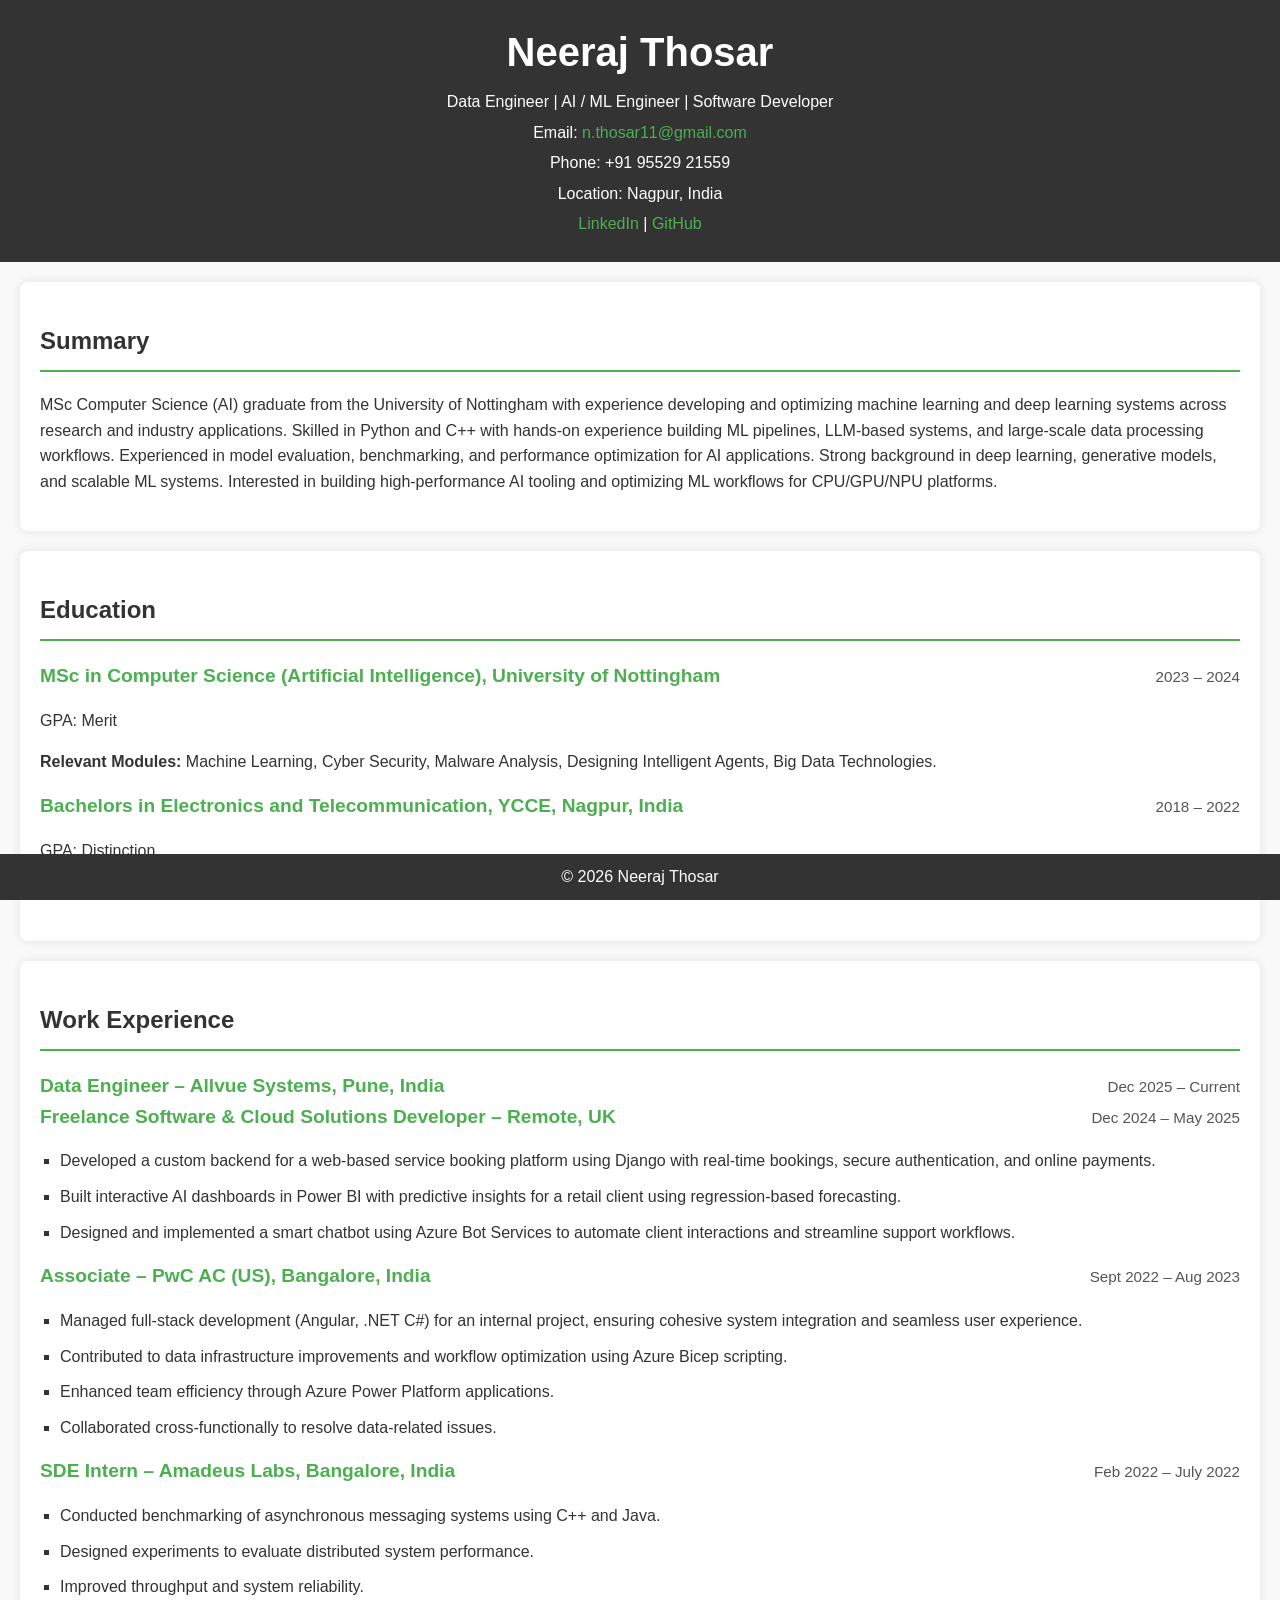
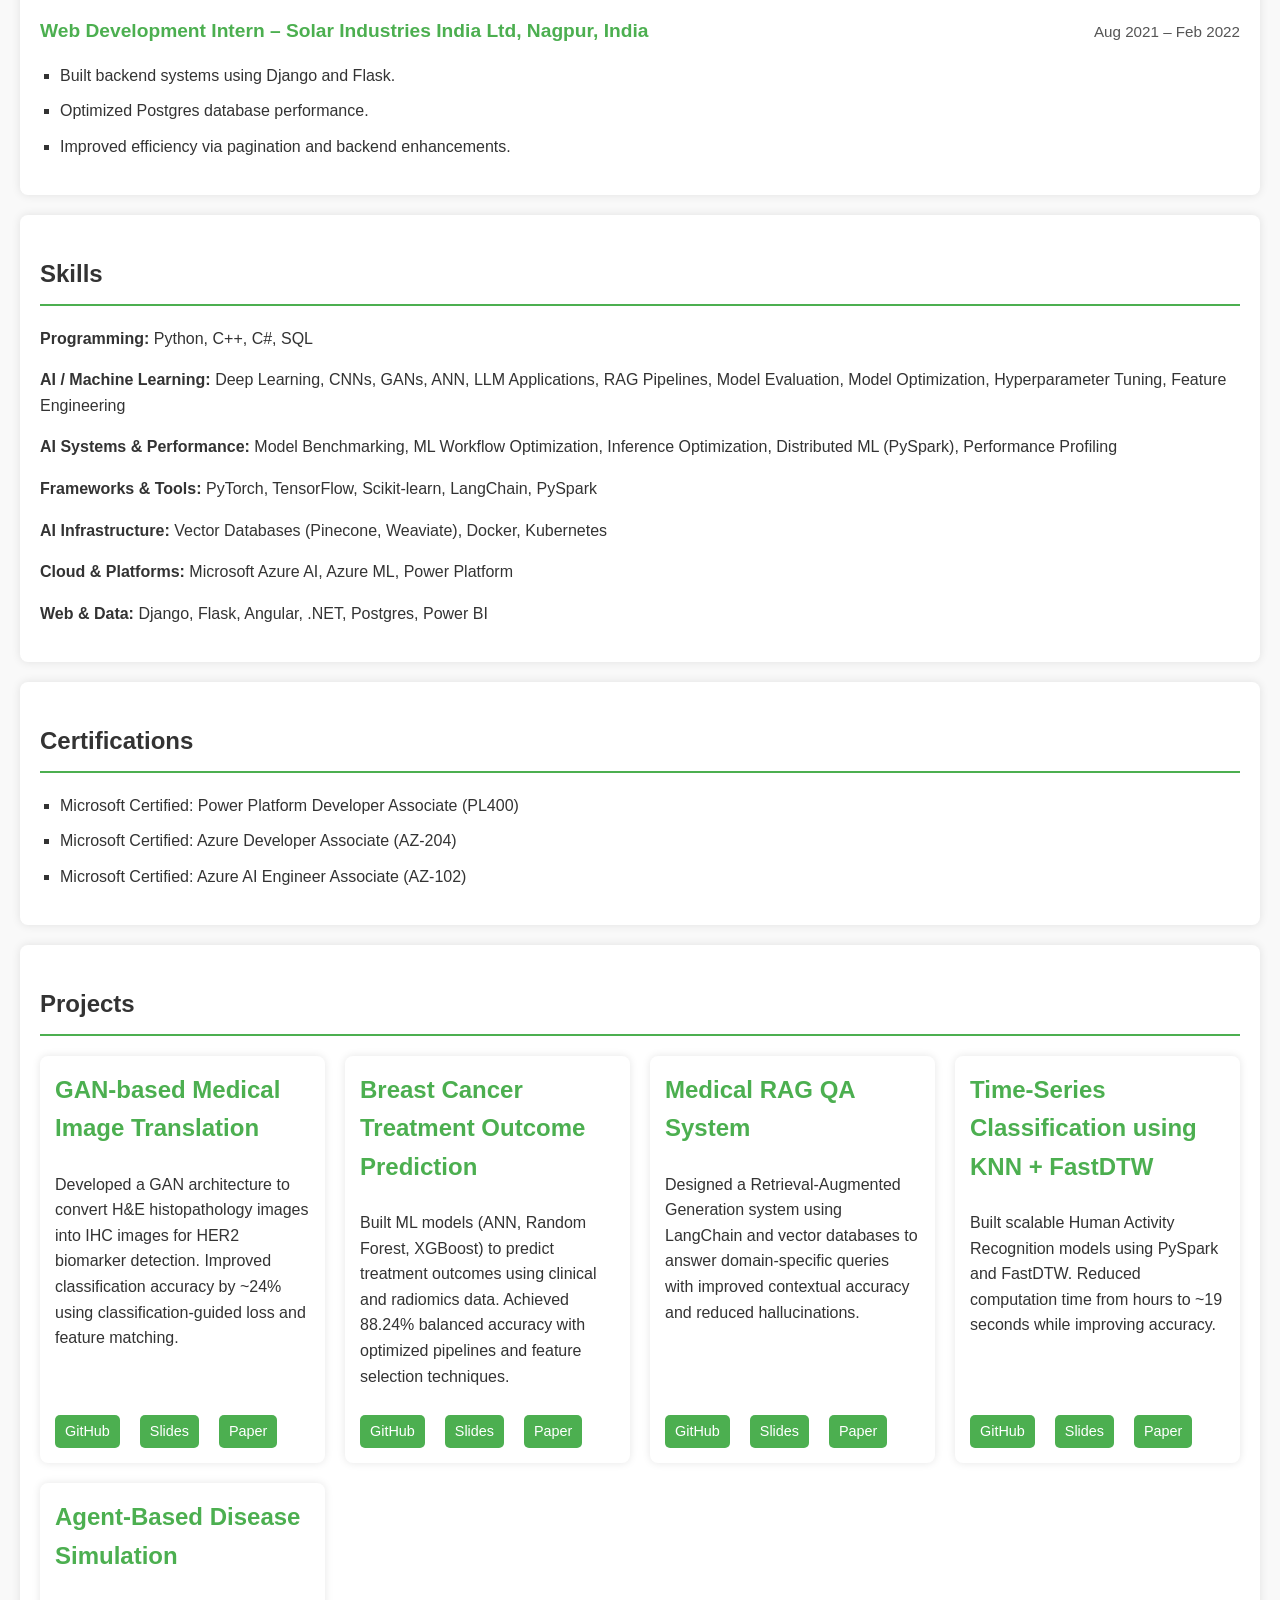
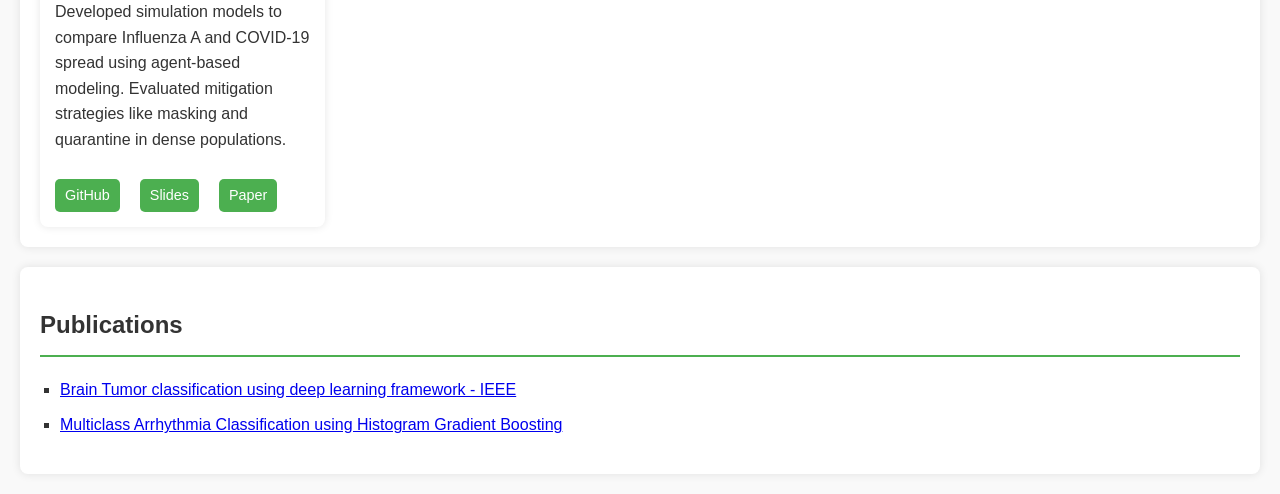
==== index.html @ 096ae9d4 "updated homepage, added slides for gan project" ====
<!DOCTYPE html>
<html lang="en">
<head>
    <meta charset="UTF-8">
    <meta name="viewport" content="width=device-width, initial-scale=1.0">
    <title>Neeraj Thosar - CV</title>
    <link rel="stylesheet" href="styles.css">
</head>
<body>
    <header class="hero">
        <div class="hero__top">
            <h1>Neeraj Thosar</h1>
            <p class="hero__tagline">Data Engineer | AI / ML Engineer | Software Developer</p>
        </div>
        <div class="hero__contact">
            <p>Email: <a href="mailto:n.thosar11@gmail.com">n.thosar11@gmail.com</a></p>
            <p>Phone: +91 95529 21559</p>
            <p>Location: Nagpur, India</p>
            <p><a href="https://www.linkedin.com/in/neeraj-thosar" target="_blank">LinkedIn</a> | <a href="https://github.com/neeraj-t11" target="_blank">GitHub</a></p>
        </div>
    </header>

    <main>
        <section id="summary">
            <h2>Summary</h2>
            <p>MSc Computer Science (AI) graduate from the University of Nottingham with experience developing and optimizing machine
                learning and deep learning systems across research and industry applications. Skilled in Python and C++ with hands-on
                experience building ML pipelines, LLM-based systems, and large-scale data processing workflows. Experienced in model
                evaluation, benchmarking, and performance optimization for AI applications. Strong background in deep learning, generative
                models, and scalable ML systems. Interested in building high-performance AI tooling and optimizing ML workflows for
                CPU/GPU/NPU platforms.
</p>
        </section>

        <section id="education">
            <h2>Education</h2>

            <div class="entry">
                <div class="exp-header">
                    <h3>MSc in Computer Science (Artificial Intelligence), University of Nottingham</h3>
                    <span>2023 – 2024</span>
                </div>
                <p class="meta">GPA: Merit</p>
                <p><strong>Relevant Modules:</strong> Machine Learning, Cyber Security, Malware Analysis, Designing Intelligent Agents, Big Data Technologies.</p>
            </div>

            <div class="entry">
                <div class="exp-header">
                    <h3>Bachelors in Electronics and Telecommunication, YCCE, Nagpur, India</h3>
                    <span>2018 – 2022</span>
                </div>
                <p class="meta">GPA: Distinction</p>
                <p><strong>Relevant Modules:</strong> Fuzzy Logic and Neural Network, Communication Networks, Information Security, Data Compression and Encryption.</p>
            </div>

        </section>

        <section id="experience">
            <h2>Work Experience</h2>

            <div class="entry">
                <div class="exp-header">
                    <h3>Data Engineer – Allvue Systems, Pune, India</h3>
                    <span>Dec 2025 – Current</span>
                </div>
            </div>

            <div class="entry">
                <div class="exp-header">
                    <h3>Freelance Software & Cloud Solutions Developer – Remote, UK</h3>
                    <span>Dec 2024 – May 2025</span>
                </div>
                <ul>
                    <li>Developed a custom backend for a web-based service booking platform using Django with real-time bookings, secure authentication, and online payments.</li>
                    <li>Built interactive AI dashboards in Power BI with predictive insights for a retail client using regression-based forecasting.</li>
                    <li>Designed and implemented a smart chatbot using Azure Bot Services to automate client interactions and streamline support workflows.</li>
                </ul>
            </div>

            <div class="entry">
                <div class="exp-header">
                    <h3>Associate – PwC AC (US), Bangalore, India</h3>
                    <span>Sept 2022 – Aug 2023</span>
                </div>
                <ul>
                    <li>Managed full-stack development (Angular, .NET C#) for an internal project, ensuring cohesive system integration and seamless user experience.</li>
                    <li>Contributed to data infrastructure improvements and workflow optimization using Azure Bicep scripting.</li>
                    <li>Enhanced team efficiency through Azure Power Platform applications.</li>
                    <li>Collaborated cross-functionally to resolve data-related issues.</li>
                </ul>
            </div>

            <div class="entry">
                <div class="exp-header">
                    <h3>SDE Intern – Amadeus Labs, Bangalore, India</h3>
                    <span>Feb 2022 – July 2022</span>
                </div>
                <ul>
                    <li>Conducted benchmarking of asynchronous messaging systems using C++ and Java.</li>
                    <li>Designed experiments to evaluate distributed system performance.</li>
                    <li>Improved throughput and system reliability.</li>
                </ul>
            </div>

            <div class="entry">
                <div class="exp-header">
                    <h3>Web Development Intern – Solar Industries India Ltd, Nagpur, India</h3>
                    <span>Aug 2021 – Feb 2022</span>
                </div>
                <ul>
                    <li>Built backend systems using Django and Flask.</li>
                    <li>Optimized Postgres database performance.</li>
                    <li>Improved efficiency via pagination and backend enhancements.</li>
                </ul>
            </div>

        </section>

        <!-- SKILLS -->
        <section id="skills">
            <h2>Skills</h2>
            <div class="skills-grid">

                <div class="skill-group">
                    <p><strong>Programming:</strong> Python, C++, C#, SQL</p>
                </div>

                <div class="skill-group">
                    <p><strong>AI / Machine Learning:</strong> Deep Learning, CNNs, GANs, ANN, LLM Applications, RAG Pipelines, Model Evaluation, Model Optimization, Hyperparameter Tuning, Feature Engineering</p>
                </div>

                <div class="skill-group">
                    <p><strong>AI Systems & Performance:</strong> Model Benchmarking, ML Workflow Optimization, Inference Optimization, Distributed ML (PySpark), Performance Profiling</p>
                </div>

                <div class="skill-group">
                    <p><strong>Frameworks & Tools:</strong> PyTorch, TensorFlow, Scikit-learn, LangChain, PySpark</p>
                </div>

                <div class="skill-group">
                    <p><strong>AI Infrastructure:</strong> Vector Databases (Pinecone, Weaviate), Docker, Kubernetes</p>
                </div>

                <div class="skill-group">
                    <p><strong>Cloud & Platforms:</strong> Microsoft Azure AI, Azure ML, Power Platform</p>
                </div>

                <div class="skill-group">
                    <p><strong>Web & Data:</strong> Django, Flask, Angular, .NET, Postgres, Power BI</p>
                </div>

            </div>
        </section>

        <section id="certifications">
            <h2>Certifications</h2>
            <ul>
                <li>Microsoft Certified: Power Platform Developer Associate (PL400)</li>
                <li>Microsoft Certified: Azure Developer Associate (AZ-204)</li>
                <li>Microsoft Certified: Azure AI Engineer Associate (AZ-102)</li>
            </ul>
        </section>


        
        <section id="projects">
            <h2>Projects</h2>

            <div class="project-grid">

                <div class="card">
                    <div class="card-content">
                        <h3>GAN-based Medical Image Translation</h3>
                        <p>
                            Developed a GAN architecture to convert H&E histopathology images into IHC images for HER2 biomarker detection. 
                            Improved classification accuracy by ~24% using classification-guided loss and feature matching.
                        </p>
                    </div>

                    <div class="project-links">
                        <a href="#">GitHub</a>
                        <a href="projects/gan-project/index.html" target="_blank">Slides</a>
                        <a href="#">Paper</a>
                    </div>
                </div>

                <div class="card">
                    <div class="card-content">
                        <h3>Breast Cancer Treatment Outcome Prediction</h3>
                        <p>
                            Built ML models (ANN, Random Forest, XGBoost) to predict treatment outcomes using clinical and radiomics data. 
                            Achieved 88.24% balanced accuracy with optimized pipelines and feature selection techniques.
                        </p>
                    </div>

                    <div class="project-links">
                        <a href="#">GitHub</a>
                        <a href="projects/breast-cancer/index.html" target="_blank">Slides</a>
                        <a href="#">Paper</a>
                    </div>
                </div>

                <div class="card">
                    <div class="card-content">
                        <h3>Medical RAG QA System</h3>
                        <p>
                            Designed a Retrieval-Augmented Generation system using LangChain and vector databases to answer domain-specific queries 
                            with improved contextual accuracy and reduced hallucinations.
                        </p>
                    </div>

                    <div class="project-links">
                        <a href="#">GitHub</a>
                        <a href="projects/rag-system/index.html" target="_blank">Slides</a>
                        <a href="#">Paper</a>
                    </div>
                </div>

                <div class="card">
                    <div class="card-content">
                        <h3>Time-Series Classification using KNN + FastDTW</h3>
                        <p>
                            Built scalable Human Activity Recognition models using PySpark and FastDTW. 
                            Reduced computation time from hours to ~19 seconds while improving accuracy.
                        </p>
                    </div>

                    <div class="project-links">
                        <a href="#">GitHub</a>
                        <a href="projects/time-series/index.html" target="_blank">Slides</a>
                        <a href="#">Paper</a>
                    </div>
                </div>

                <div class="card">
                    <div class="card-content">
                        <h3>Agent-Based Disease Simulation</h3>
                        <p>
                            Developed simulation models to compare Influenza A and COVID-19 spread using agent-based modeling. 
                            Evaluated mitigation strategies like masking and quarantine in dense populations.
                        </p>
                    </div>

                    <div class="project-links">
                        <a href="#">GitHub</a>
                        <a href="projects/simulation/index.html" target="_blank">Slides</a>
                        <a href="#">Paper</a>
                    </div>
                </div>

            </div>
        </section>

        <section id="publications">
            <h2>Publications</h2>
            <ul>
                <li><a href="https://ieeexplore.ieee.org/document/9929922" target="_blank">Brain Tumor classification using deep learning framework - IEEE</a></li>
                <li><a href="https://doi.org/10.1109/R10-HTC54060.2022.9929922" target="_blank">Multiclass Arrhythmia Classification using Histogram Gradient Boosting</a></li>
            </ul>
        </section>
    </main>

    <footer>
        <p>&copy; 2026 Neeraj Thosar</p>
    </footer>
    <script src="script.js"></script>
</body>
</html>
---- styles.css ----
/* General Styles */
body {
    font-family: Arial, sans-serif;
    margin: 0;
    padding: 0;
    background-color: #f9f9f9;
    color: #333;
    line-height: 1.6;
}

header {
    background: #333;
    color: #fff;
    padding: 20px 0;
    text-align: center;
}

header h1 {
    margin: 0;
    font-size: 2.5em;
}

header p {
    margin: 5px 0;
}

header a {
    color: #4CAF50;
    text-decoration: none;
}

header a:hover {
    text-decoration: underline;
}

section {
    padding: 20px;
    margin: 20px;
    background: #fff;
    border-radius: 8px;
    box-shadow: 0 0 10px rgba(0, 0, 0, 0.1);
}

section h2 {
    border-bottom: 2px solid #4CAF50;
    padding-bottom: 10px;
    margin-bottom: 20px;
}

section h3 {
    margin-top: 20px;
    font-size: 1.5em;
    color: #4CAF50;
}

ul {
    list-style-type: square;
    padding-left: 20px;
}

ul li {
    margin-bottom: 10px;
}

footer {
    background: #333;
    color: #fff;
    text-align: center;
    padding: 10px 0;
    position: fixed;
    bottom: 0;
    width: 100%;
}

footer p {
    margin: 0;
}

/* Responsive Design */
@media (max-width: 768px) {
    body {
        padding: 10px;
    }
    
    section {
        margin: 10px 0;
        padding: 15px;
    }
    
    header h1 {
        font-size: 2em;
    }
    
    section h3 {
        font-size: 1.2em;
    }
}

@media (max-width: 480px) {
    header p, footer p {
        font-size: 0.9em;
    }
    
    section {
        padding: 10px;
    }
    
    section h2 {
        font-size: 1.3em;
    }
}

.project-grid {
    display: grid;
    grid-template-columns: repeat(auto-fit, minmax(250px, 1fr));
    gap: 20px;
}


/* FULL CARD */
.card {
    display: flex;
    flex-direction: column;
    justify-content: space-between;
    background: #ffffff;
    padding: 15px;
    border-radius: 8px;
    box-shadow: 0 0 8px rgba(0,0,0,0.1);
    min-height: 260px;
}

/* REMOVE card styling from h3 (keep only text styling) */
.card h3 {
    margin-top: 0;
    color: #4CAF50;
}

/* THIS is the key part */
.card-content {
    flex-grow: 1;
}

/* BUTTON ROW */
.project-links {
    margin-top: 15px;
    display: flex;
    gap: 10px;
}



.exp-header {
    display: flex;
    justify-content: space-between;
    align-items: baseline;
    gap: 10px;
}

.exp-header h3 {
    margin: 0;
    font-size: 1.2em;
}

.exp-header span {
    white-space: nowrap;
    font-size: 0.95em;
    color: #555;
}

.project-links {
    margin-top: 10px;
}

.project-links a {
    display: inline-block;
    margin-right: 10px;
    padding: 5px 10px;
    background: #4CAF50;
    color: white;
    border-radius: 5px;
    text-decoration: none;
    font-size: 0.9em;
}

.project-links a:hover {
    background: #45a049;
}
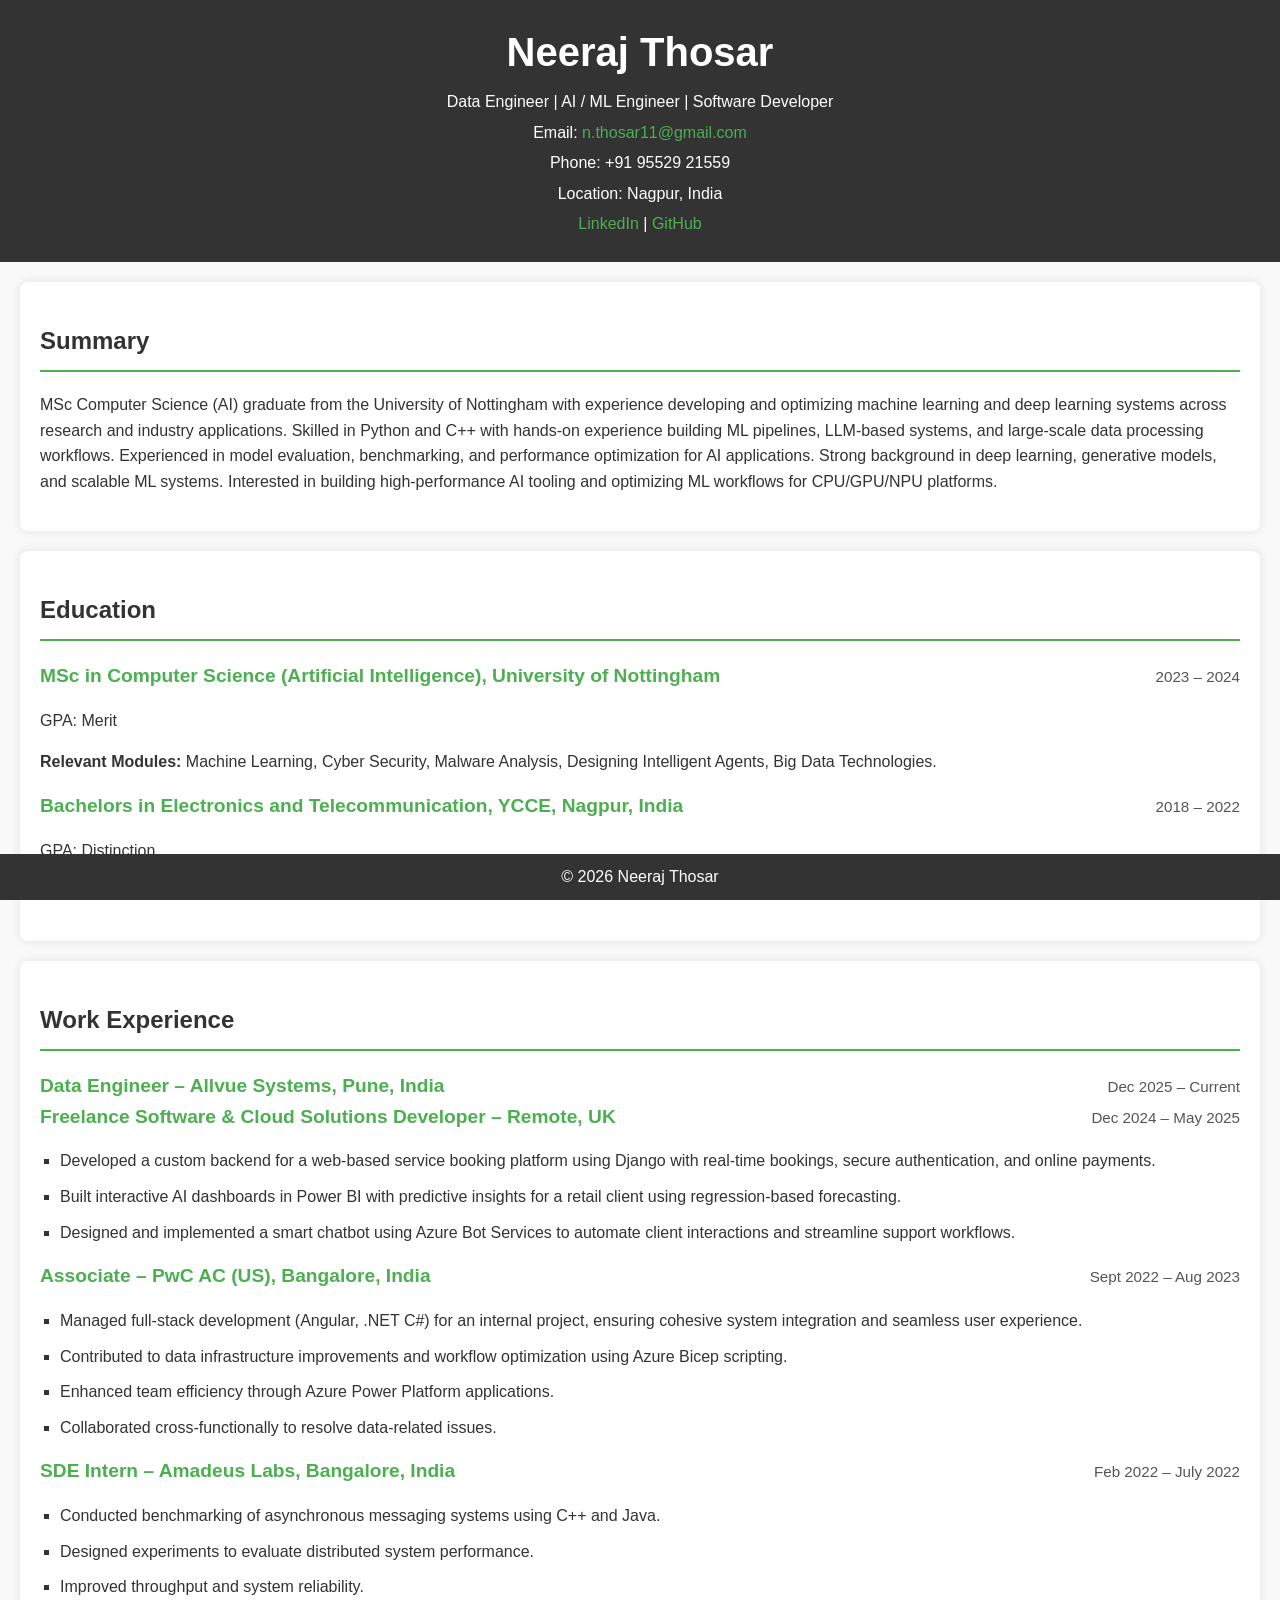
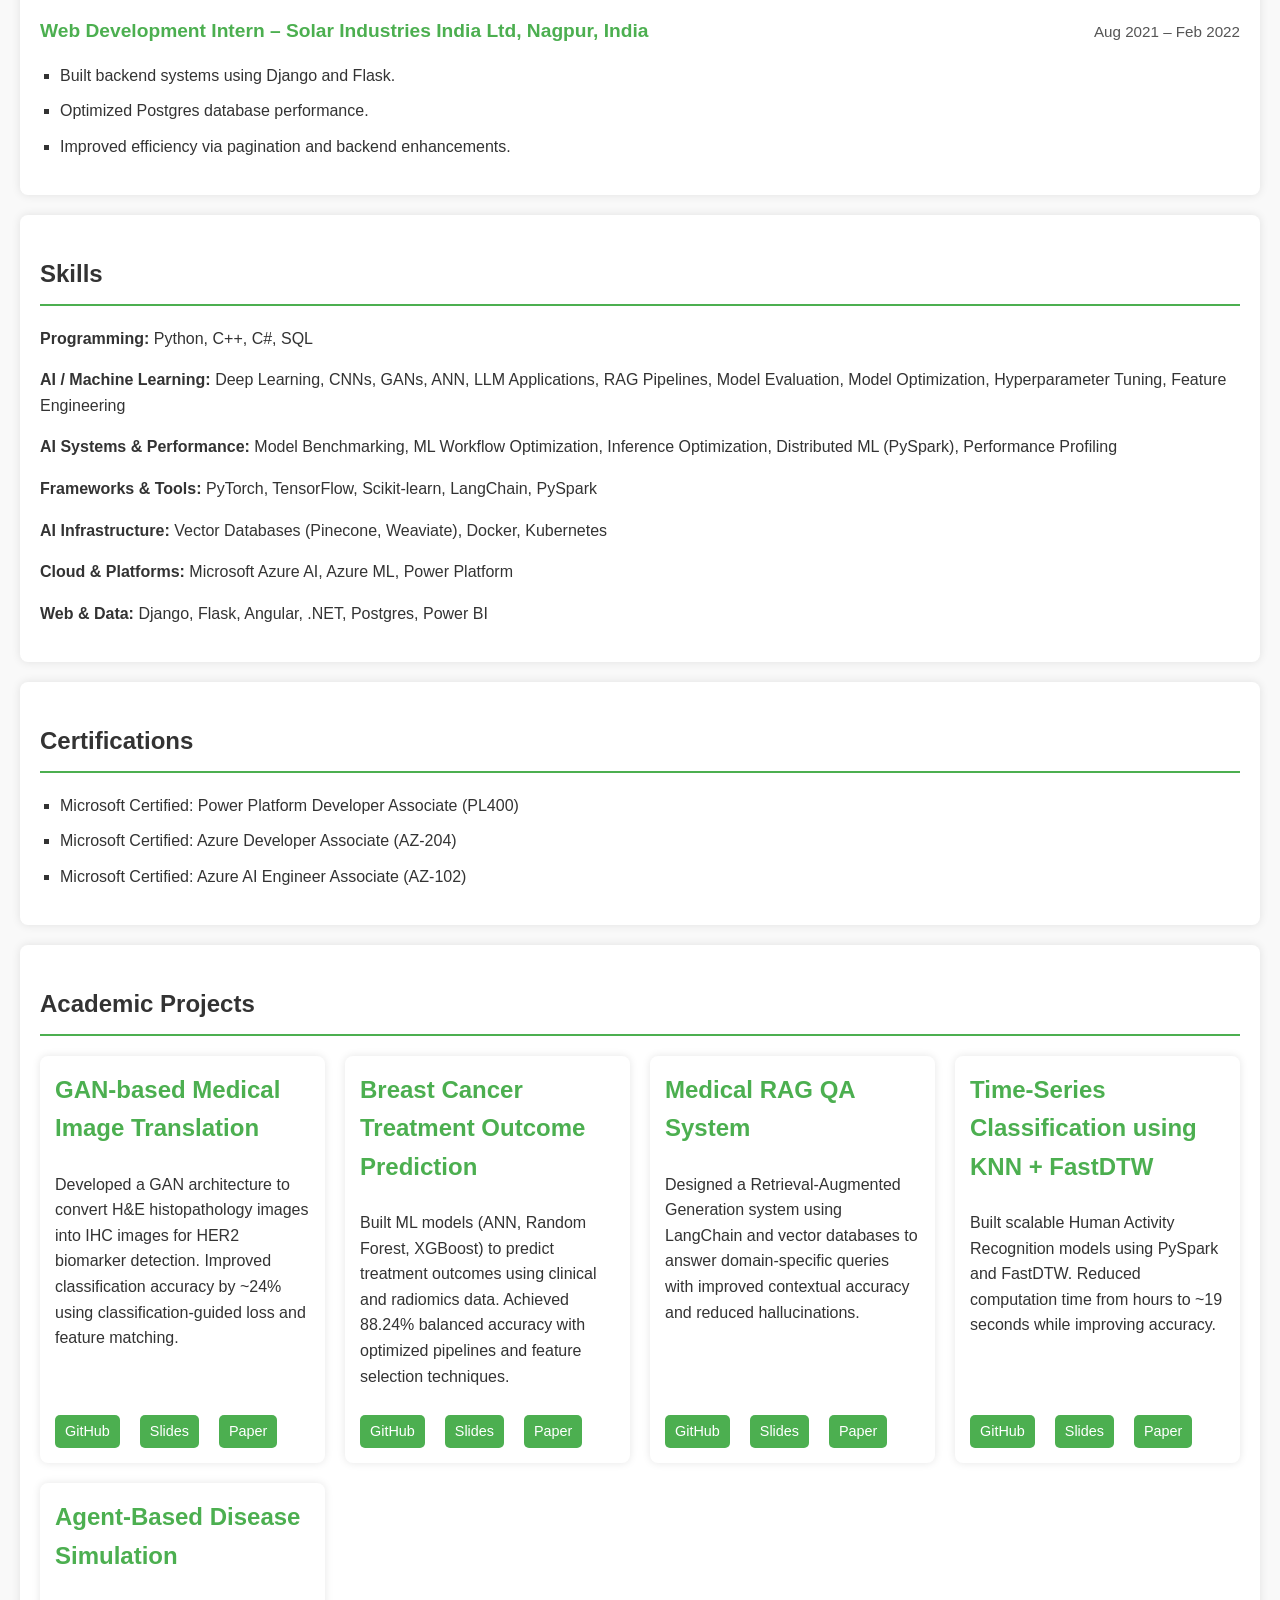
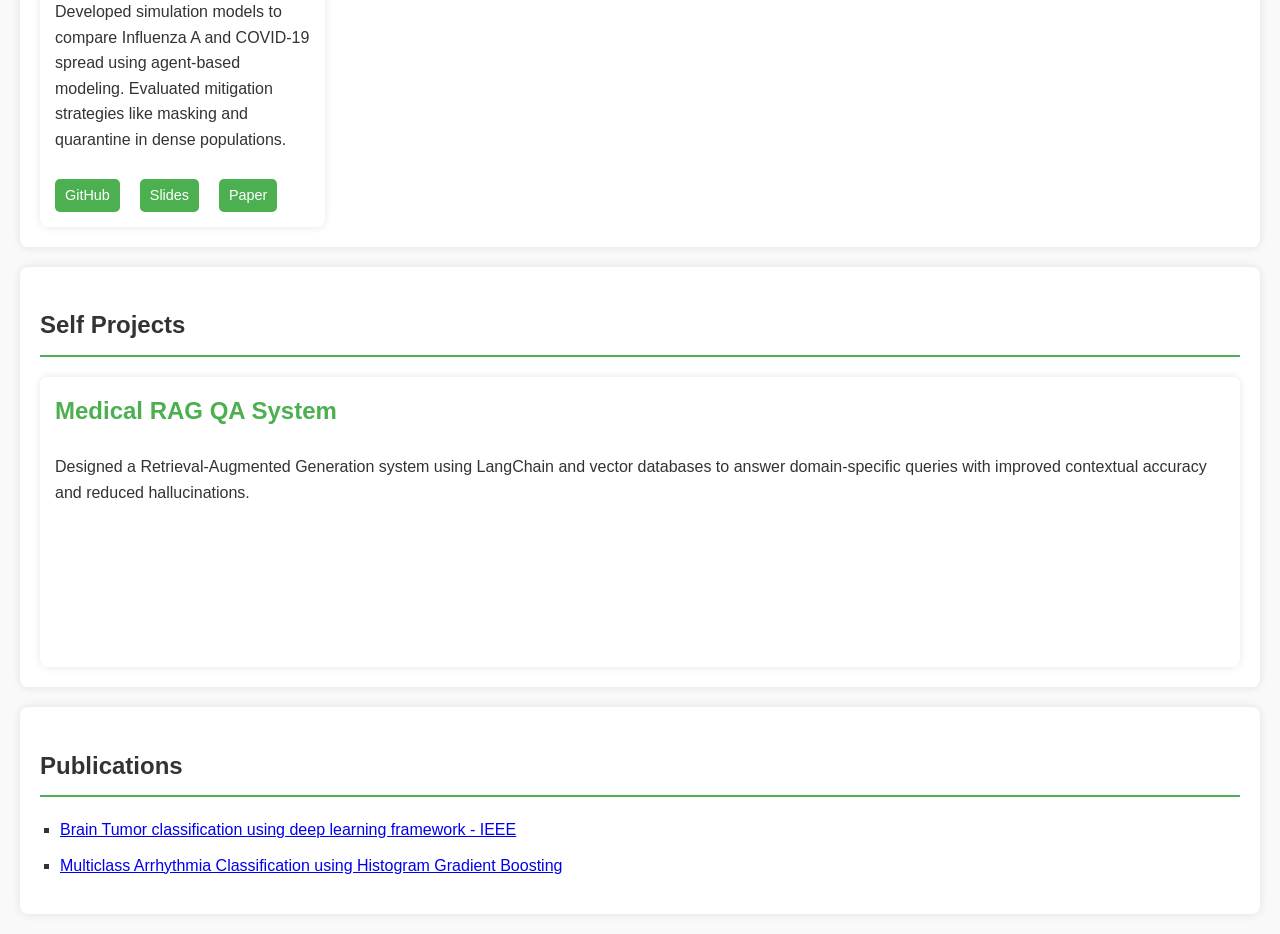
==== commit 6eceb43c: "Differentiated projects section with academic and self" ====
--- a/index.html
+++ b/index.html
@@ -164,8 +164,8 @@
 
 
         
-        <section id="projects">
-            <h2>Projects</h2>
+        <section id="academic-projects">
+            <h2>Academic Projects</h2>
 
             <div class="project-grid">
 
@@ -181,7 +181,7 @@
                     <div class="project-links">
                         <a href="#">GitHub</a>
                         <a href="projects/gan-project/index.html" target="_blank">Slides</a>
-                        <a href="#">Paper</a>
+                        <a href="projects/gan-project/paper.pdf">Paper</a>
                     </div>
                 </div>
 
@@ -249,6 +249,22 @@
                     </div>
                 </div>
 
+            </div>
+        </section>
+
+
+        <section id="self-projects">
+        <h2>Self Projects</h2>
+            <div class="project-grid">
+                <div class="card">
+                    <div class="card-content">
+                        <h3>Medical RAG QA System</h3>
+                        <p>
+                            Designed a Retrieval-Augmented Generation system using LangChain and vector databases to answer domain-specific queries 
+                            with improved contextual accuracy and reduced hallucinations.
+                        </p>
+                    </div>
+                </div>
             </div>
         </section>
 
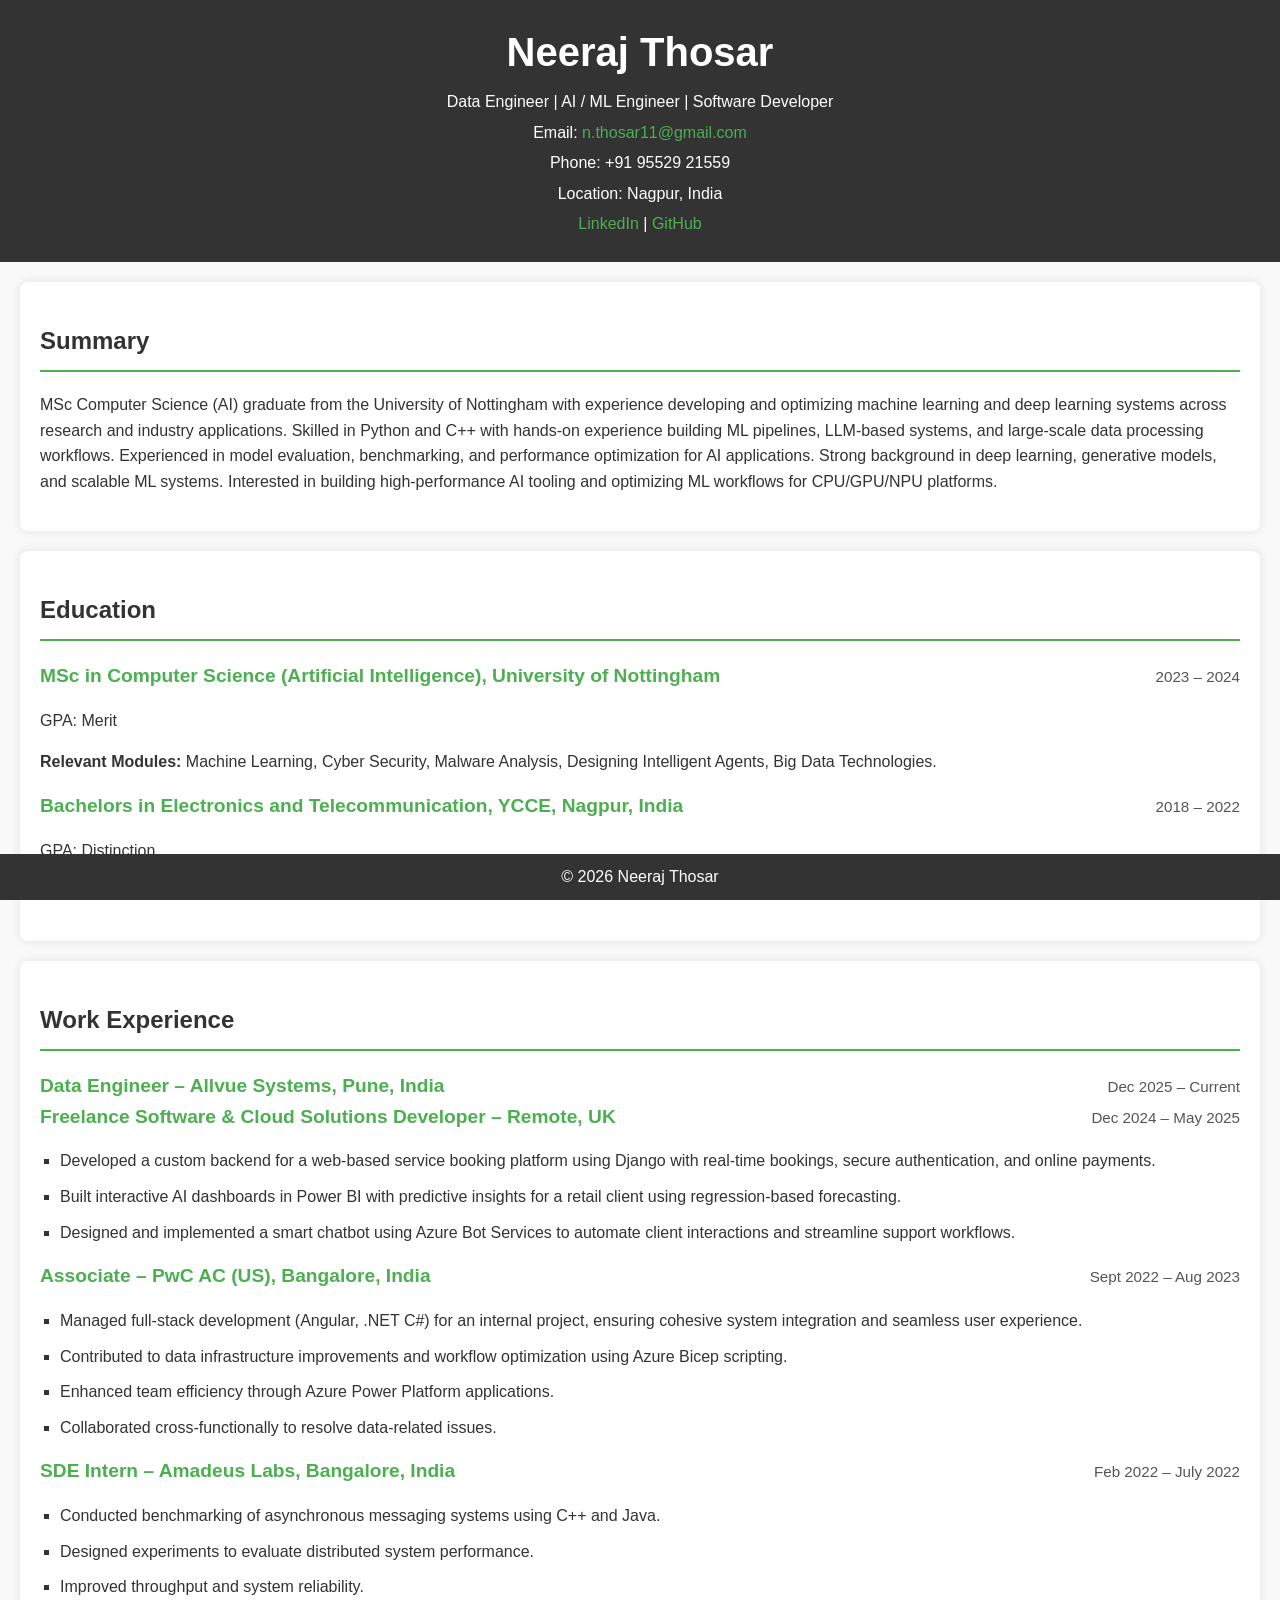
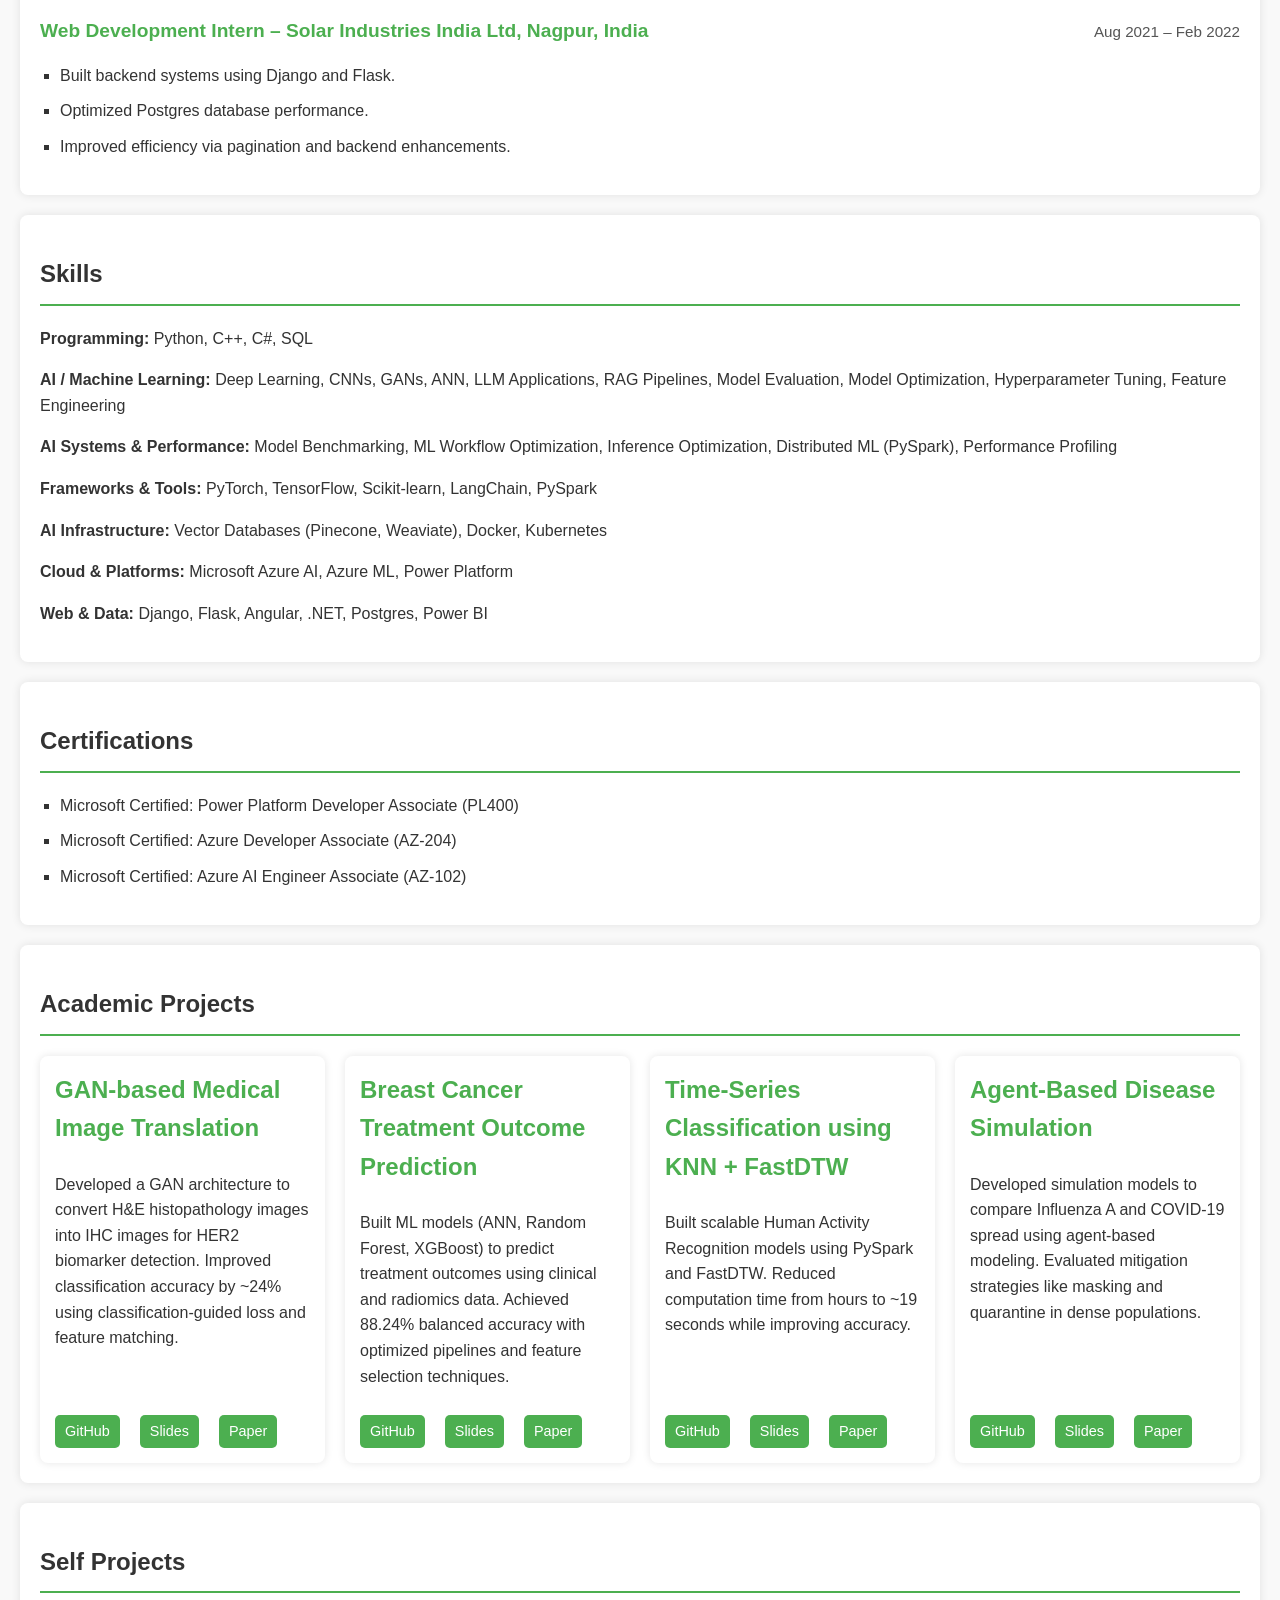
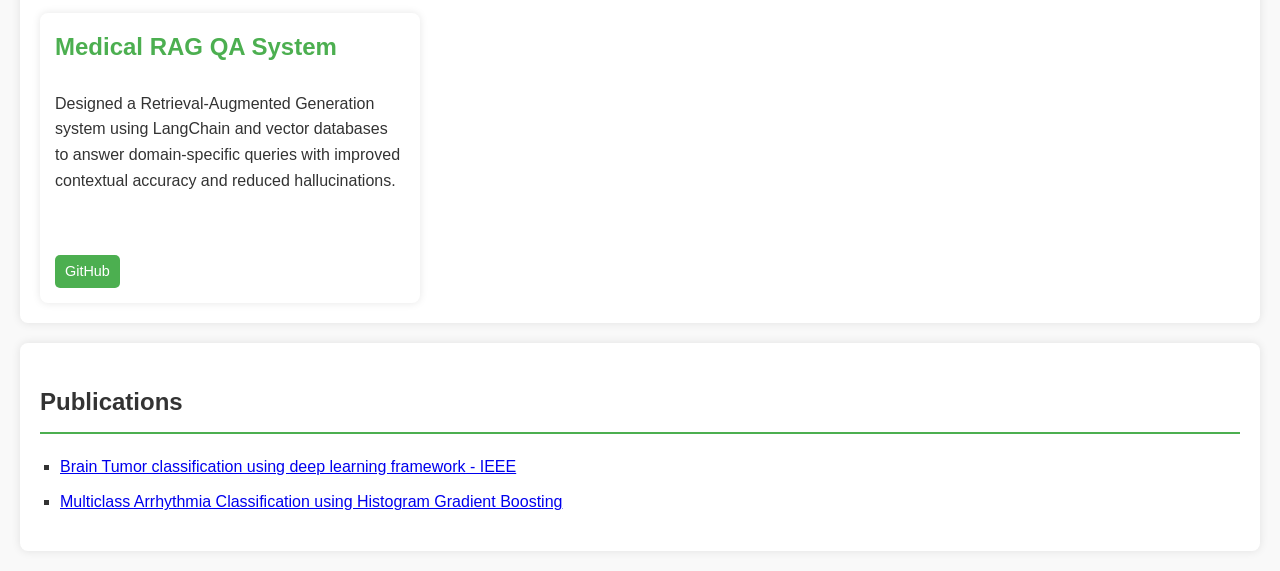
==== commit 0281e7d4: "added github,paper links and paper pdfs" ====
--- a/index.html
+++ b/index.html
@@ -179,7 +179,7 @@
                     </div>
 
                     <div class="project-links">
-                        <a href="#">GitHub</a>
+                        <a href="https://github.com/neeraj-t11/HE_IHC_translation_dissertation" target="_blank">GitHub</a>
                         <a href="projects/gan-project/index.html" target="_blank">Slides</a>
                         <a href="projects/gan-project/paper.pdf">Paper</a>
                     </div>
@@ -195,27 +195,12 @@
                     </div>
 
                     <div class="project-links">
-                        <a href="#">GitHub</a>
+                        <a href="https://github.com/neeraj-t11/Breast-Cancer-PCR-RFS-prediction">GitHub</a>
                         <a href="projects/breast-cancer/index.html" target="_blank">Slides</a>
-                        <a href="#">Paper</a>
-                    </div>
-                </div>
-
-                <div class="card">
-                    <div class="card-content">
-                        <h3>Medical RAG QA System</h3>
-                        <p>
-                            Designed a Retrieval-Augmented Generation system using LangChain and vector databases to answer domain-specific queries 
-                            with improved contextual accuracy and reduced hallucinations.
-                        </p>
-                    </div>
-
-                    <div class="project-links">
-                        <a href="#">GitHub</a>
-                        <a href="projects/rag-system/index.html" target="_blank">Slides</a>
-                        <a href="#">Paper</a>
-                    </div>
-                </div>
+                        <a href="projects/breast-cancer/paper.pdf" target="_blank">Paper</a>
+                    </div>
+                </div>
+
 
                 <div class="card">
                     <div class="card-content">
@@ -227,9 +212,9 @@
                     </div>
 
                     <div class="project-links">
-                        <a href="#">GitHub</a>
+                        <a href="https://github.com/neeraj-t11/Time-Series-Classification-using-KNN-with-DTW">GitHub</a>
                         <a href="projects/time-series/index.html" target="_blank">Slides</a>
-                        <a href="#">Paper</a>
+                        <a href="projects/time-series/paper.pdf" target="_blank">Paper</a>
                     </div>
                 </div>
 
@@ -243,9 +228,9 @@
                     </div>
 
                     <div class="project-links">
-                        <a href="#">GitHub</a>
+                        <a href="https://github.com/neeraj-t11/COMP4105-Agent-Based-Epidemiology">GitHub</a>
                         <a href="projects/simulation/index.html" target="_blank">Slides</a>
-                        <a href="#">Paper</a>
+                        <a href="projects/simulation/paper.pdf" target="_blank">Paper</a>
                     </div>
                 </div>
 
@@ -263,6 +248,10 @@
                             Designed a Retrieval-Augmented Generation system using LangChain and vector databases to answer domain-specific queries 
                             with improved contextual accuracy and reduced hallucinations.
                         </p>
+                    </div>
+
+                    <div class="project-links">
+                        <a href="https://github.com/neeraj-t11/Medical-Chatbot-RAG" target="_blank">GitHub</a>
                     </div>
                 </div>
             </div>
--- a/styles.css
+++ b/styles.css
@@ -127,6 +127,7 @@
     border-radius: 8px;
     box-shadow: 0 0 8px rgba(0,0,0,0.1);
     min-height: 260px;
+    max-width: 350px;
 }
 
 /* REMOVE card styling from h3 (keep only text styling) */
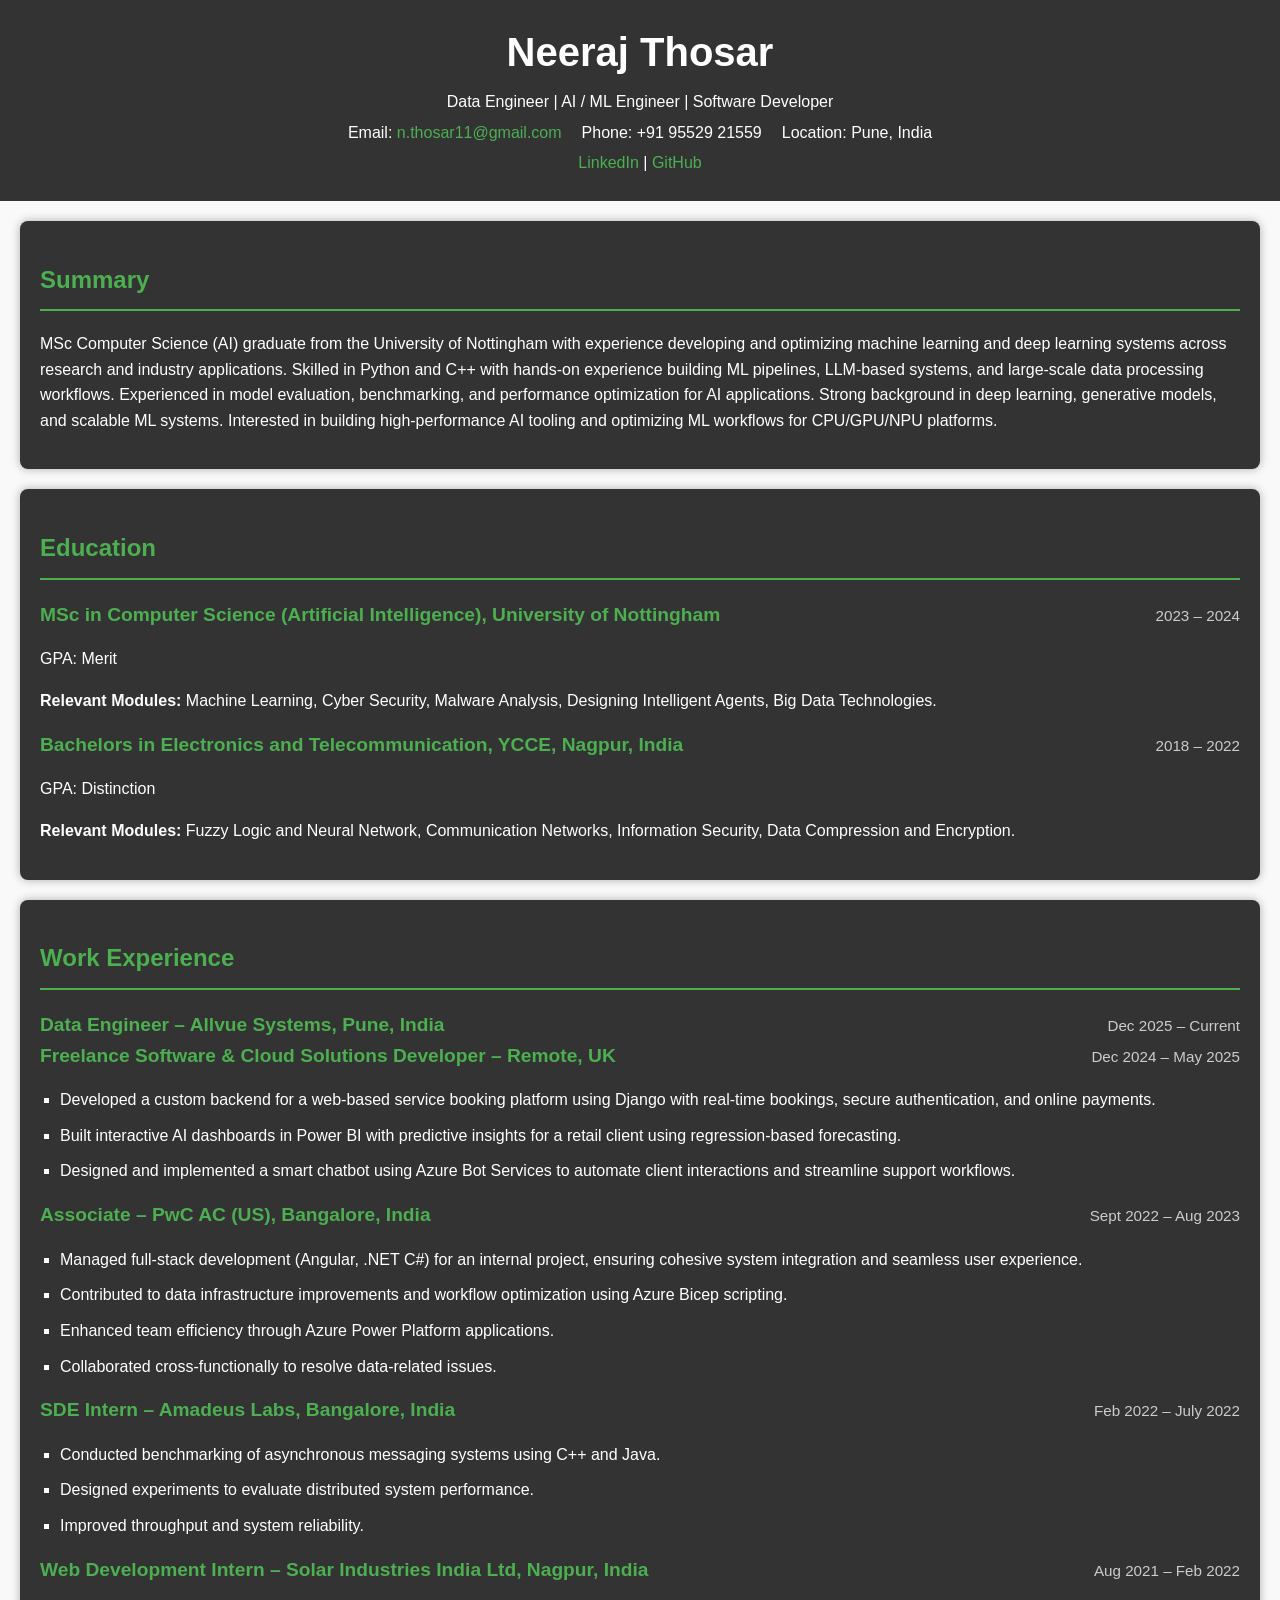
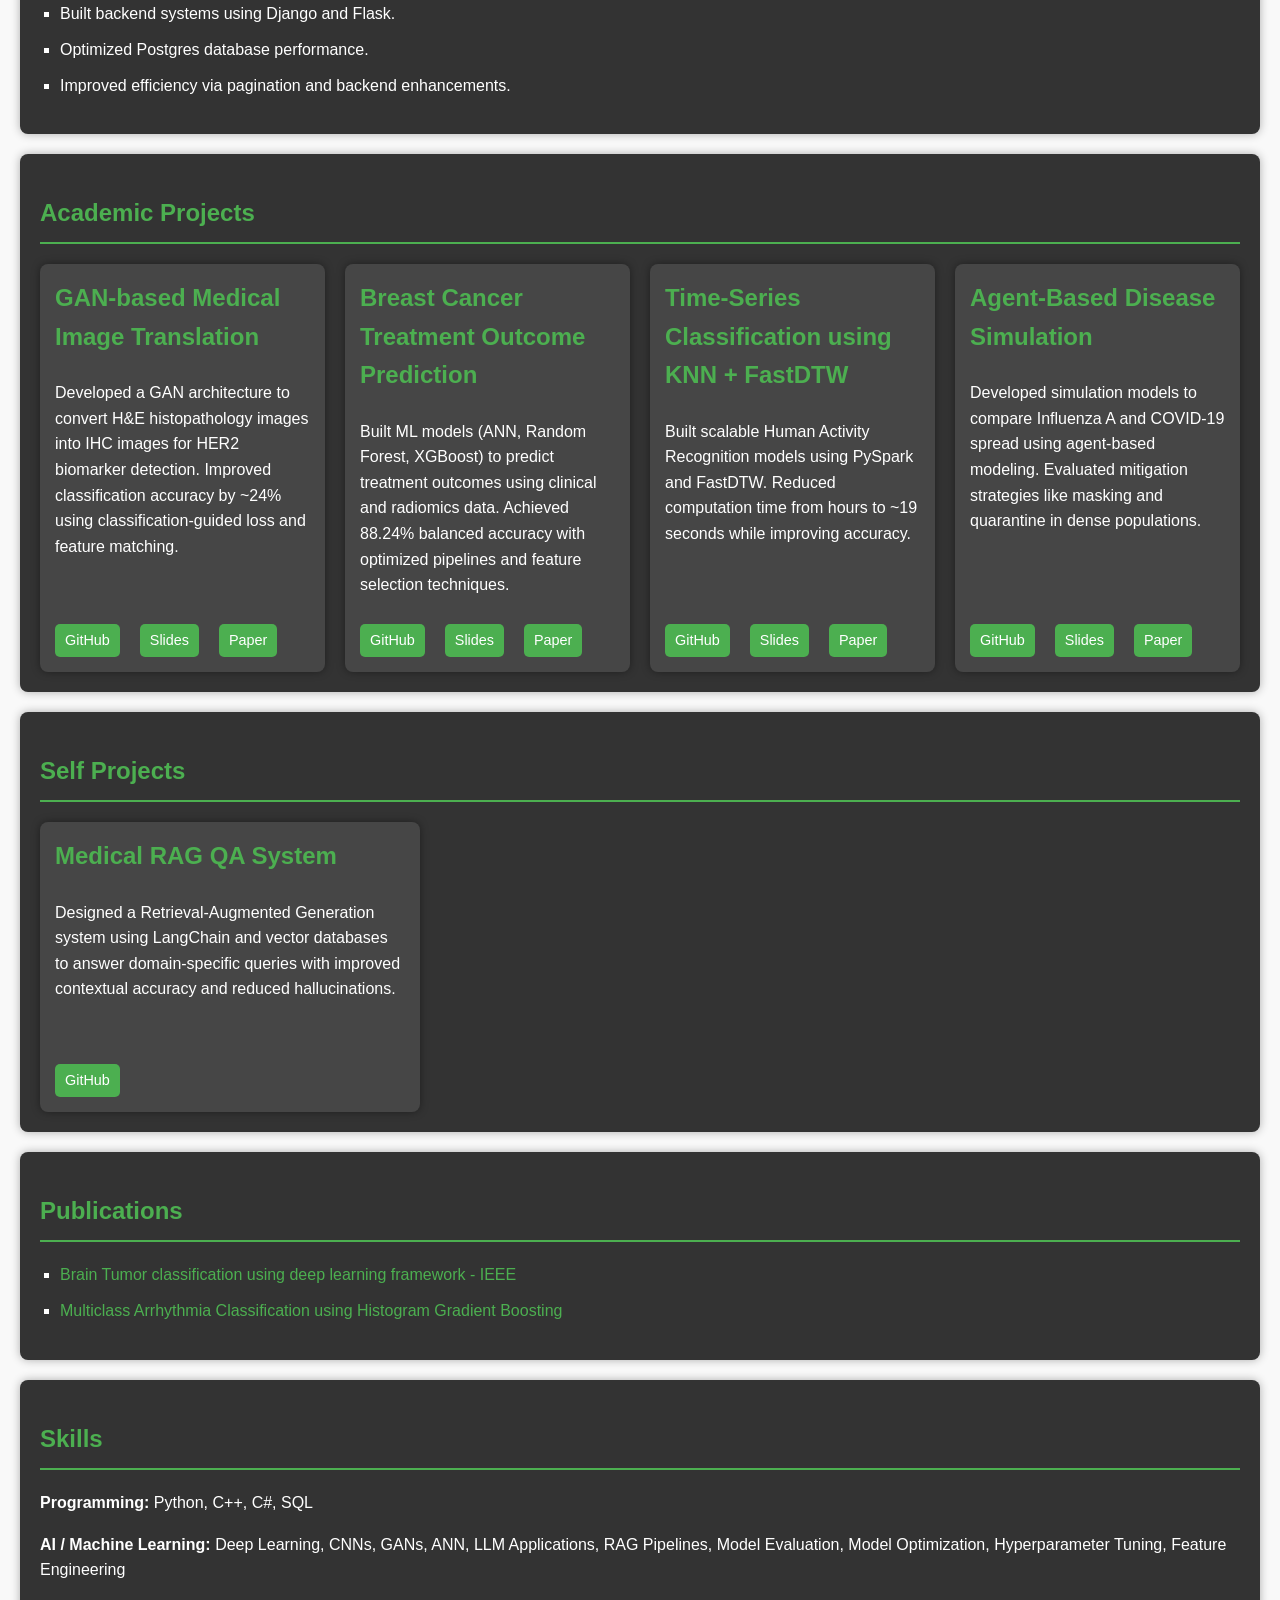
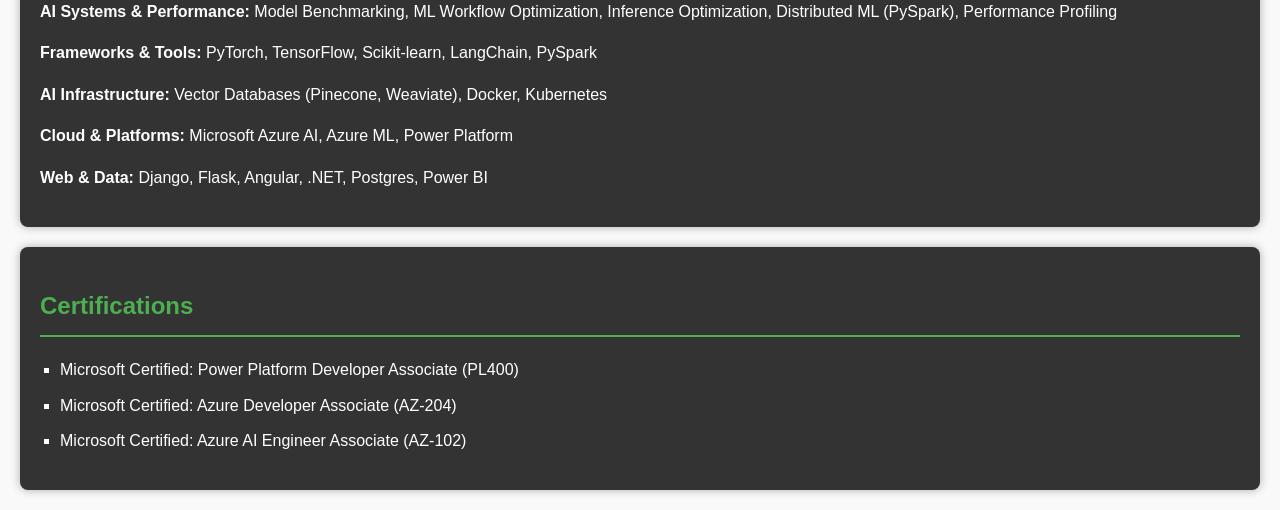
==== commit b8a63e2a: "converted to dark mode" ====
--- a/index.html
+++ b/index.html
@@ -16,9 +16,9 @@
         <div class="hero__contact">
             <p>Email: <a href="mailto:n.thosar11@gmail.com">n.thosar11@gmail.com</a></p>
             <p>Phone: +91 95529 21559</p>
-            <p>Location: Nagpur, India</p>
-            <p><a href="https://www.linkedin.com/in/neeraj-thosar" target="_blank">LinkedIn</a> | <a href="https://github.com/neeraj-t11" target="_blank">GitHub</a></p>
+            <p>Location: Pune, India</p>
         </div>
+        <p><a href="https://www.linkedin.com/in/neeraj-thosar" target="_blank">LinkedIn</a> | <a href="https://github.com/neeraj-t11" target="_blank">GitHub</a></p>
     </header>
 
     <main>
@@ -117,6 +117,108 @@
 
         </section>
 
+        
+        <section id="academic-projects">
+            <h2>Academic Projects</h2>
+
+            <div class="project-grid">
+
+                <div class="card">
+                    <div class="card-content">
+                        <h3>GAN-based Medical Image Translation</h3>
+                        <p>
+                            Developed a GAN architecture to convert H&E histopathology images into IHC images for HER2 biomarker detection. 
+                            Improved classification accuracy by ~24% using classification-guided loss and feature matching.
+                        </p>
+                    </div>
+
+                    <div class="project-links">
+                        <a href="https://github.com/neeraj-t11/HE_IHC_translation_dissertation" target="_blank">GitHub</a>
+                        <a href="projects/gan-project/index.html" target="_blank">Slides</a>
+                        <a href="projects/gan-project/paper.pdf">Paper</a>
+                    </div>
+                </div>
+
+                <div class="card">
+                    <div class="card-content">
+                        <h3>Breast Cancer Treatment Outcome Prediction</h3>
+                        <p>
+                            Built ML models (ANN, Random Forest, XGBoost) to predict treatment outcomes using clinical and radiomics data. 
+                            Achieved 88.24% balanced accuracy with optimized pipelines and feature selection techniques.
+                        </p>
+                    </div>
+
+                    <div class="project-links">
+                        <a href="https://github.com/neeraj-t11/Breast-Cancer-PCR-RFS-prediction">GitHub</a>
+                        <a href="projects/breast-cancer/index.html" target="_blank">Slides</a>
+                        <a href="projects/breast-cancer/paper.pdf" target="_blank">Paper</a>
+                    </div>
+                </div>
+
+
+                <div class="card">
+                    <div class="card-content">
+                        <h3>Time-Series Classification using KNN + FastDTW</h3>
+                        <p>
+                            Built scalable Human Activity Recognition models using PySpark and FastDTW. 
+                            Reduced computation time from hours to ~19 seconds while improving accuracy.
+                        </p>
+                    </div>
+
+                    <div class="project-links">
+                        <a href="https://github.com/neeraj-t11/Time-Series-Classification-using-KNN-with-DTW">GitHub</a>
+                        <a href="projects/time-series/index.html" target="_blank">Slides</a>
+                        <a href="projects/time-series/paper.pdf" target="_blank">Paper</a>
+                    </div>
+                </div>
+
+                <div class="card">
+                    <div class="card-content">
+                        <h3>Agent-Based Disease Simulation</h3>
+                        <p>
+                            Developed simulation models to compare Influenza A and COVID-19 spread using agent-based modeling. 
+                            Evaluated mitigation strategies like masking and quarantine in dense populations.
+                        </p>
+                    </div>
+
+                    <div class="project-links">
+                        <a href="https://github.com/neeraj-t11/COMP4105-Agent-Based-Epidemiology">GitHub</a>
+                        <a href="projects/simulation/index.html" target="_blank">Slides</a>
+                        <a href="projects/simulation/paper.pdf" target="_blank">Paper</a>
+                    </div>
+                </div>
+
+            </div>
+        </section>
+
+
+        <section id="self-projects">
+        <h2>Self Projects</h2>
+            <div class="project-grid">
+                <div class="card">
+                    <div class="card-content">
+                        <h3>Medical RAG QA System</h3>
+                        <p>
+                            Designed a Retrieval-Augmented Generation system using LangChain and vector databases to answer domain-specific queries 
+                            with improved contextual accuracy and reduced hallucinations.
+                        </p>
+                    </div>
+
+                    <div class="project-links">
+                        <a href="https://github.com/neeraj-t11/Medical-Chatbot-RAG" target="_blank">GitHub</a>
+                    </div>
+                </div>
+            </div>
+        </section>
+
+        <section id="publications">
+            <h2>Publications</h2>
+            <ul>
+                <li><a href="https://ieeexplore.ieee.org/document/9929922" target="_blank">Brain Tumor classification using deep learning framework - IEEE</a></li>
+                <li><a href="https://doi.org/10.1109/R10-HTC54060.2022.9929922" target="_blank">Multiclass Arrhythmia Classification using Histogram Gradient Boosting</a></li>
+            </ul>
+        </section>
+
         <!-- SKILLS -->
         <section id="skills">
             <h2>Skills</h2>
@@ -162,113 +264,8 @@
             </ul>
         </section>
 
-
-        
-        <section id="academic-projects">
-            <h2>Academic Projects</h2>
-
-            <div class="project-grid">
-
-                <div class="card">
-                    <div class="card-content">
-                        <h3>GAN-based Medical Image Translation</h3>
-                        <p>
-                            Developed a GAN architecture to convert H&E histopathology images into IHC images for HER2 biomarker detection. 
-                            Improved classification accuracy by ~24% using classification-guided loss and feature matching.
-                        </p>
-                    </div>
-
-                    <div class="project-links">
-                        <a href="https://github.com/neeraj-t11/HE_IHC_translation_dissertation" target="_blank">GitHub</a>
-                        <a href="projects/gan-project/index.html" target="_blank">Slides</a>
-                        <a href="projects/gan-project/paper.pdf">Paper</a>
-                    </div>
-                </div>
-
-                <div class="card">
-                    <div class="card-content">
-                        <h3>Breast Cancer Treatment Outcome Prediction</h3>
-                        <p>
-                            Built ML models (ANN, Random Forest, XGBoost) to predict treatment outcomes using clinical and radiomics data. 
-                            Achieved 88.24% balanced accuracy with optimized pipelines and feature selection techniques.
-                        </p>
-                    </div>
-
-                    <div class="project-links">
-                        <a href="https://github.com/neeraj-t11/Breast-Cancer-PCR-RFS-prediction">GitHub</a>
-                        <a href="projects/breast-cancer/index.html" target="_blank">Slides</a>
-                        <a href="projects/breast-cancer/paper.pdf" target="_blank">Paper</a>
-                    </div>
-                </div>
-
-
-                <div class="card">
-                    <div class="card-content">
-                        <h3>Time-Series Classification using KNN + FastDTW</h3>
-                        <p>
-                            Built scalable Human Activity Recognition models using PySpark and FastDTW. 
-                            Reduced computation time from hours to ~19 seconds while improving accuracy.
-                        </p>
-                    </div>
-
-                    <div class="project-links">
-                        <a href="https://github.com/neeraj-t11/Time-Series-Classification-using-KNN-with-DTW">GitHub</a>
-                        <a href="projects/time-series/index.html" target="_blank">Slides</a>
-                        <a href="projects/time-series/paper.pdf" target="_blank">Paper</a>
-                    </div>
-                </div>
-
-                <div class="card">
-                    <div class="card-content">
-                        <h3>Agent-Based Disease Simulation</h3>
-                        <p>
-                            Developed simulation models to compare Influenza A and COVID-19 spread using agent-based modeling. 
-                            Evaluated mitigation strategies like masking and quarantine in dense populations.
-                        </p>
-                    </div>
-
-                    <div class="project-links">
-                        <a href="https://github.com/neeraj-t11/COMP4105-Agent-Based-Epidemiology">GitHub</a>
-                        <a href="projects/simulation/index.html" target="_blank">Slides</a>
-                        <a href="projects/simulation/paper.pdf" target="_blank">Paper</a>
-                    </div>
-                </div>
-
-            </div>
-        </section>
-
-
-        <section id="self-projects">
-        <h2>Self Projects</h2>
-            <div class="project-grid">
-                <div class="card">
-                    <div class="card-content">
-                        <h3>Medical RAG QA System</h3>
-                        <p>
-                            Designed a Retrieval-Augmented Generation system using LangChain and vector databases to answer domain-specific queries 
-                            with improved contextual accuracy and reduced hallucinations.
-                        </p>
-                    </div>
-
-                    <div class="project-links">
-                        <a href="https://github.com/neeraj-t11/Medical-Chatbot-RAG" target="_blank">GitHub</a>
-                    </div>
-                </div>
-            </div>
-        </section>
-
-        <section id="publications">
-            <h2>Publications</h2>
-            <ul>
-                <li><a href="https://ieeexplore.ieee.org/document/9929922" target="_blank">Brain Tumor classification using deep learning framework - IEEE</a></li>
-                <li><a href="https://doi.org/10.1109/R10-HTC54060.2022.9929922" target="_blank">Multiclass Arrhythmia Classification using Histogram Gradient Boosting</a></li>
-            </ul>
-        </section>
     </main>
 
-    <footer>
-        <p>&copy; 2026 Neeraj Thosar</p>
-    </footer>
     <script src="script.js"></script>
 </body>
 </html>
--- a/styles.css
+++ b/styles.css
@@ -36,15 +36,18 @@
 section {
     padding: 20px;
     margin: 20px;
-    background: #fff;
+    background: rgb(51, 51, 51); /* changed */
+    color: #ffffff; /* text white */
     border-radius: 8px;
-    box-shadow: 0 0 10px rgba(0, 0, 0, 0.1);
+    box-shadow: 0 0 10px rgba(0, 0, 0, 0.3); /* slightly darker for contrast */
 }
 
 section h2 {
-    border-bottom: 2px solid #4CAF50;
+    border-bottom: 2px solid #4CAF50; /* keep green */
     padding-bottom: 10px;
     margin-bottom: 20px;
+    color: #4CAF50;
+
 }
 
 section h3 {
@@ -122,12 +125,13 @@
     display: flex;
     flex-direction: column;
     justify-content: space-between;
-    background: #ffffff;
+    background: rgb(70, 70, 70); /* lighter than section (51,51,51) */
     padding: 15px;
     border-radius: 8px;
-    box-shadow: 0 0 8px rgba(0,0,0,0.1);
+    box-shadow: 0 0 8px rgba(0,0,0,0.4);
     min-height: 260px;
     max-width: 350px;
+    color: #ffffff; /* ensure text is white */
 }
 
 /* REMOVE card styling from h3 (keep only text styling) */
@@ -141,6 +145,11 @@
     flex-grow: 1;
 }
 
+.card:hover {
+    transform: translateY(-3px);
+    transition: 0.2s ease;
+}
+
 /* BUTTON ROW */
 .project-links {
     margin-top: 15px;
@@ -165,7 +174,7 @@
 .exp-header span {
     white-space: nowrap;
     font-size: 0.95em;
-    color: #555;
+    color: #cccccc; /* lighter grey for visibility */
 }
 
 .project-links {
@@ -185,4 +194,32 @@
 
 .project-links a:hover {
     background: #45a049;
+}
+
+
+.hero__contact {
+    display: flex;
+    flex-wrap: wrap;
+    gap: 20px;
+    justify-content: center; /* optional */
+}
+
+.hero__contact p {
+    margin: 0;
+}
+
+.hero__banner img {
+    width: 100%;
+    max-height: 250px;
+    object-fit: cover;
+    border-bottom: 3px solid #444;
+}
+
+section a {
+    color: #4CAF50; /* keep your green */
+    text-decoration: none;
+}
+
+section a:hover {
+    text-decoration: underline;
 }
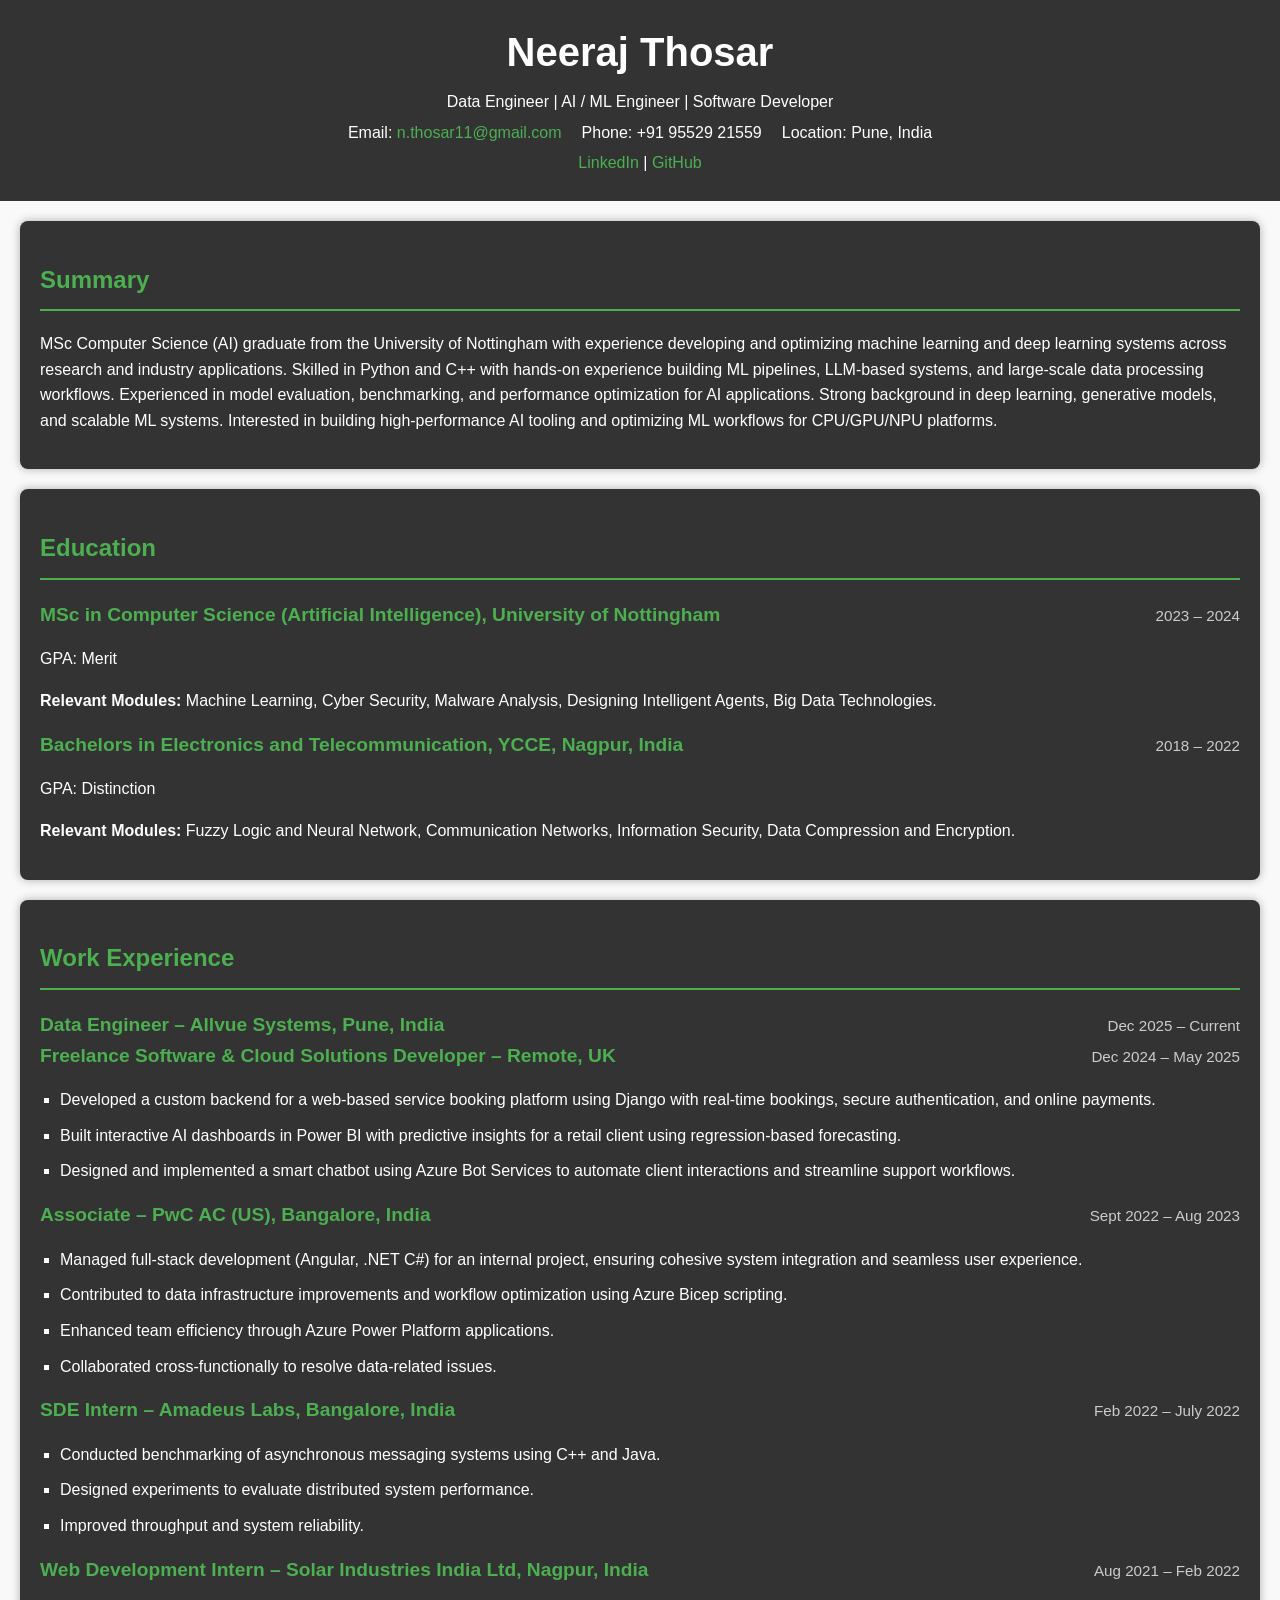
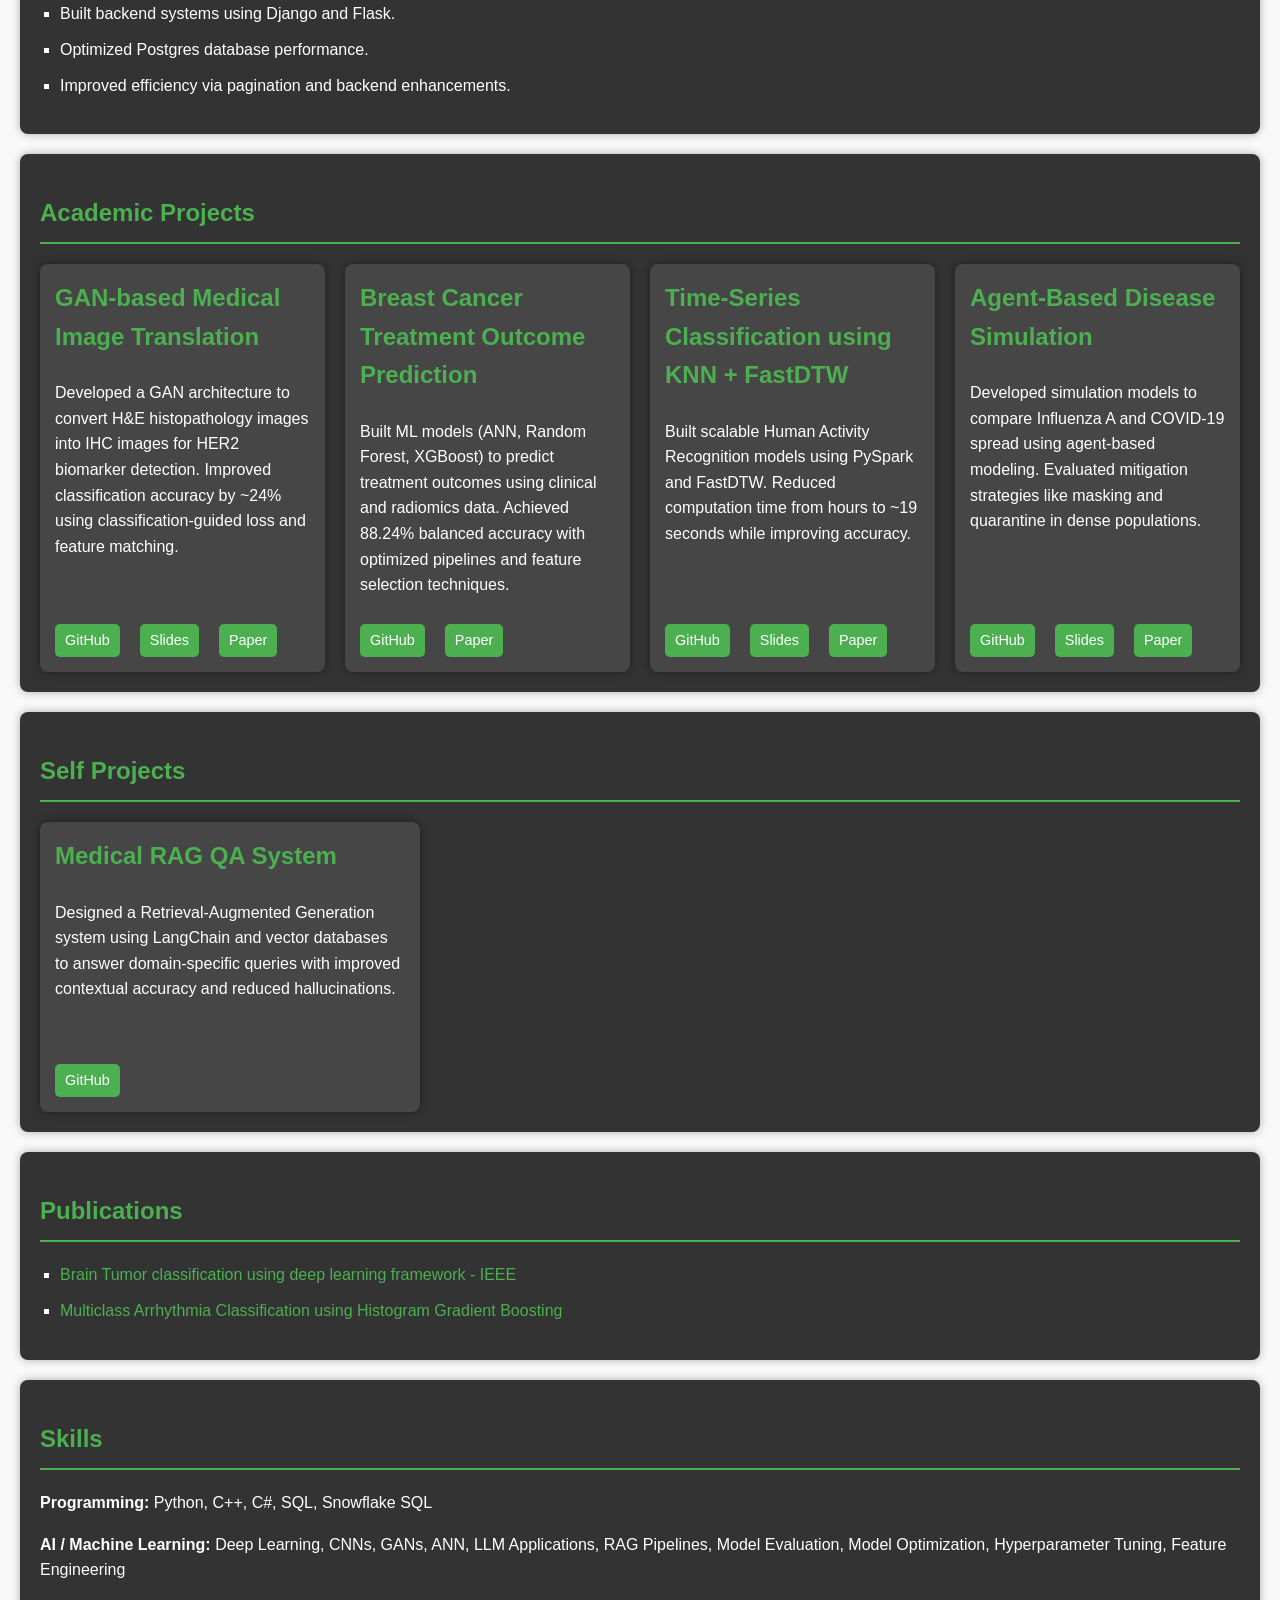
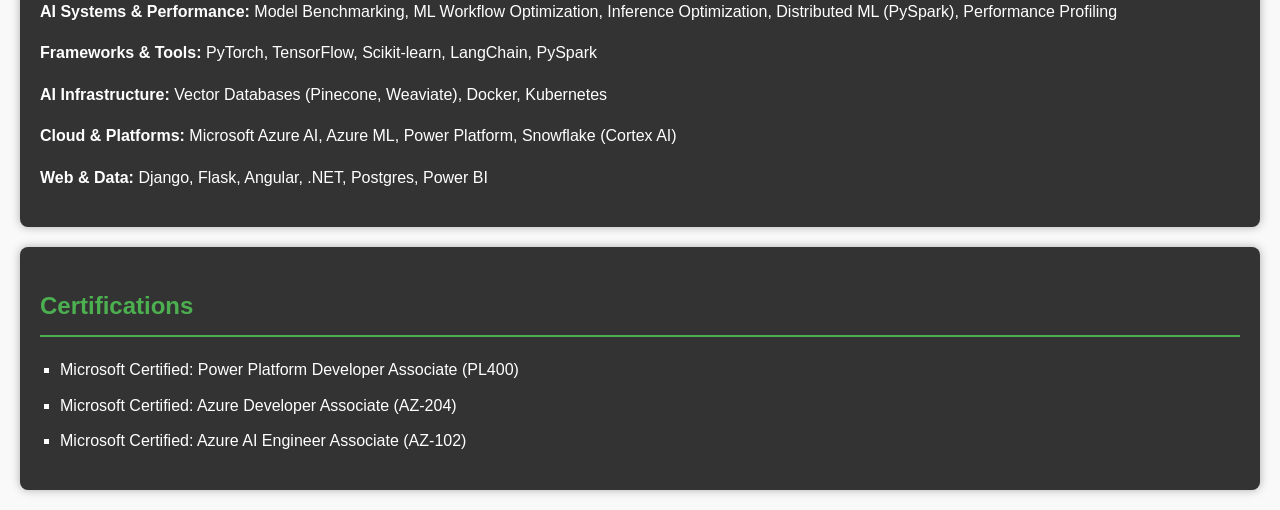
==== commit ab9f2317: "Added some project's slides and edited skills section" ====
--- a/index.html
+++ b/index.html
@@ -135,7 +135,7 @@
                     <div class="project-links">
                         <a href="https://github.com/neeraj-t11/HE_IHC_translation_dissertation" target="_blank">GitHub</a>
                         <a href="projects/gan-project/index.html" target="_blank">Slides</a>
-                        <a href="projects/gan-project/paper.pdf">Paper</a>
+                        <a href="projects/gan-project/paper.pdf" target="_blank">Paper</a>
                     </div>
                 </div>
 
@@ -149,8 +149,8 @@
                     </div>
 
                     <div class="project-links">
-                        <a href="https://github.com/neeraj-t11/Breast-Cancer-PCR-RFS-prediction">GitHub</a>
-                        <a href="projects/breast-cancer/index.html" target="_blank">Slides</a>
+                        <a href="https://github.com/neeraj-t11/Breast-Cancer-PCR-RFS-prediction" target="_blank">GitHub</a>
+                        <!-- <a href="projects/breast-cancer/index.html" target="_blank">Slides</a> -->
                         <a href="projects/breast-cancer/paper.pdf" target="_blank">Paper</a>
                     </div>
                 </div>
@@ -166,7 +166,7 @@
                     </div>
 
                     <div class="project-links">
-                        <a href="https://github.com/neeraj-t11/Time-Series-Classification-using-KNN-with-DTW">GitHub</a>
+                        <a href="https://github.com/neeraj-t11/Time-Series-Classification-using-KNN-with-DTW" target="_blank">GitHub</a>
                         <a href="projects/time-series/index.html" target="_blank">Slides</a>
                         <a href="projects/time-series/paper.pdf" target="_blank">Paper</a>
                     </div>
@@ -182,7 +182,7 @@
                     </div>
 
                     <div class="project-links">
-                        <a href="https://github.com/neeraj-t11/COMP4105-Agent-Based-Epidemiology">GitHub</a>
+                        <a href="https://github.com/neeraj-t11/COMP4105-Agent-Based-Epidemiology" target="_blank">GitHub</a>
                         <a href="projects/simulation/index.html" target="_blank">Slides</a>
                         <a href="projects/simulation/paper.pdf" target="_blank">Paper</a>
                     </div>
@@ -225,7 +225,7 @@
             <div class="skills-grid">
 
                 <div class="skill-group">
-                    <p><strong>Programming:</strong> Python, C++, C#, SQL</p>
+                    <p><strong>Programming:</strong> Python, C++, C#, SQL, Snowflake SQL</p>
                 </div>
 
                 <div class="skill-group">
@@ -245,7 +245,7 @@
                 </div>
 
                 <div class="skill-group">
-                    <p><strong>Cloud & Platforms:</strong> Microsoft Azure AI, Azure ML, Power Platform</p>
+                    <p><strong>Cloud & Platforms:</strong> Microsoft Azure AI, Azure ML, Power Platform, Snowflake (Cortex AI)</p>
                 </div>
 
                 <div class="skill-group">
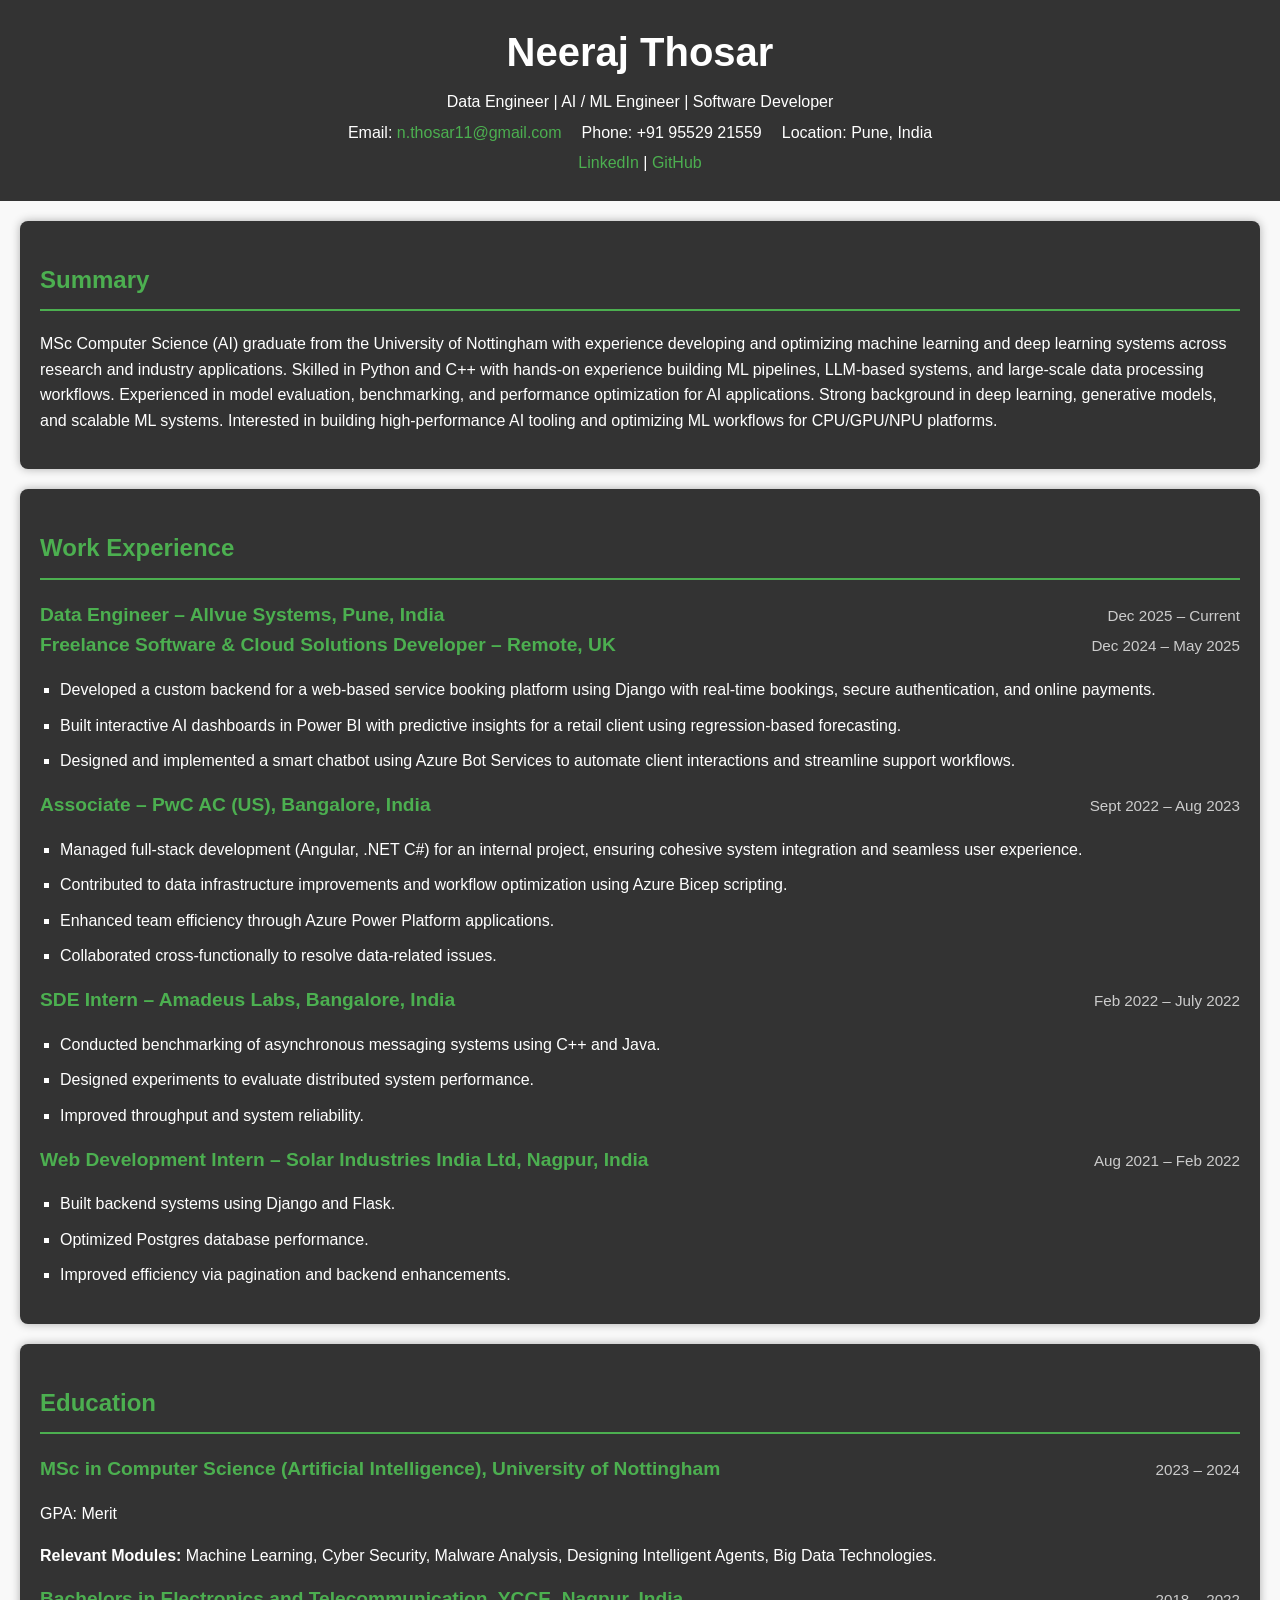
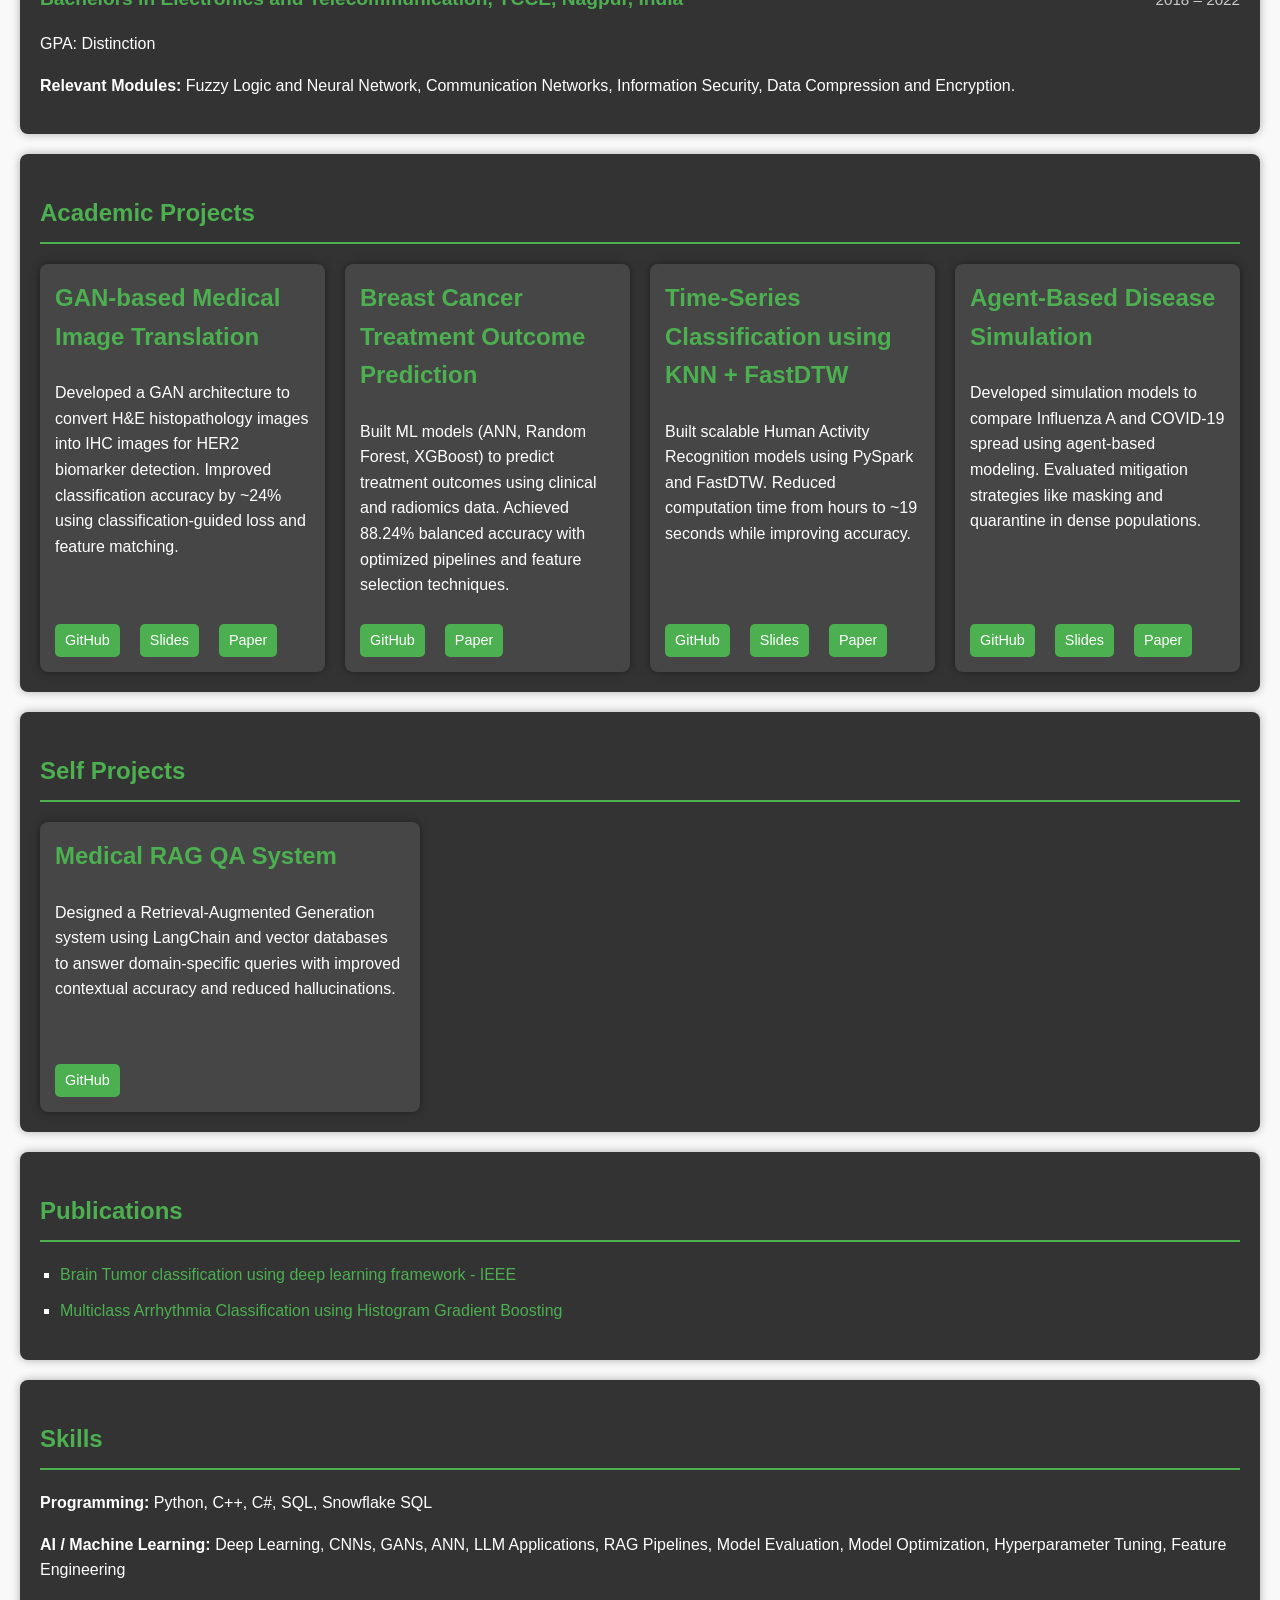
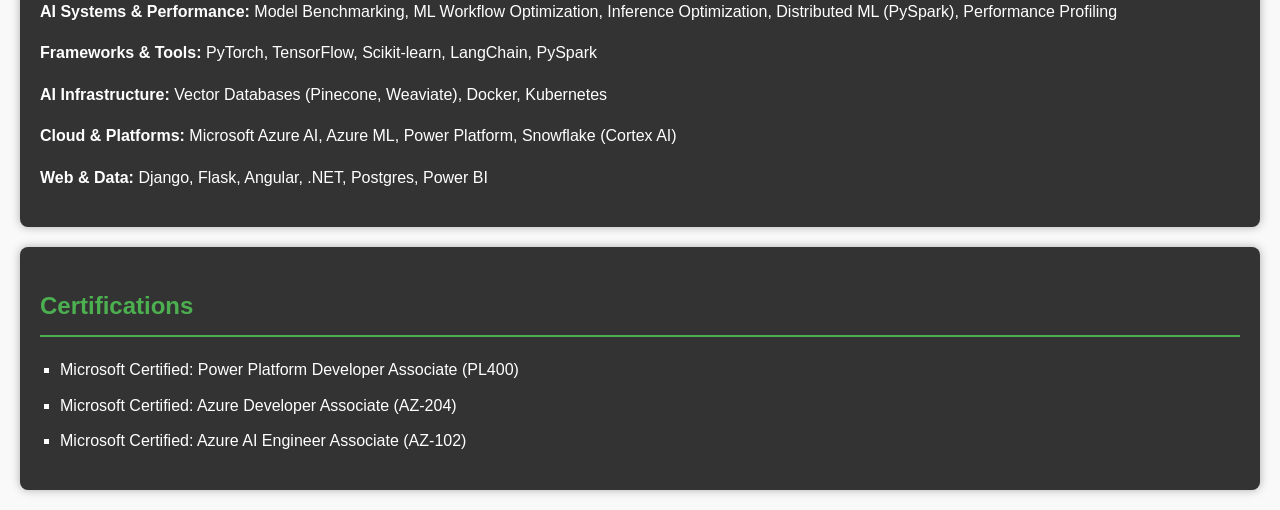
==== commit 79a64ade: "Changed layout and style" ====
--- a/index.html
+++ b/index.html
@@ -5,7 +5,7 @@
     <meta charset="UTF-8">
     <meta name="viewport" content="width=device-width, initial-scale=1.0">
     <title>Neeraj Thosar - CV</title>
-    <link rel="stylesheet" href="styles.css">
+    <link rel="stylesheet" href="styles.css?v=2">
 </head>
 <body>
     <header class="hero">
@@ -33,29 +33,8 @@
 </p>
         </section>
 
-        <section id="education">
-            <h2>Education</h2>
-
-            <div class="entry">
-                <div class="exp-header">
-                    <h3>MSc in Computer Science (Artificial Intelligence), University of Nottingham</h3>
-                    <span>2023 – 2024</span>
-                </div>
-                <p class="meta">GPA: Merit</p>
-                <p><strong>Relevant Modules:</strong> Machine Learning, Cyber Security, Malware Analysis, Designing Intelligent Agents, Big Data Technologies.</p>
-            </div>
-
-            <div class="entry">
-                <div class="exp-header">
-                    <h3>Bachelors in Electronics and Telecommunication, YCCE, Nagpur, India</h3>
-                    <span>2018 – 2022</span>
-                </div>
-                <p class="meta">GPA: Distinction</p>
-                <p><strong>Relevant Modules:</strong> Fuzzy Logic and Neural Network, Communication Networks, Information Security, Data Compression and Encryption.</p>
-            </div>
-
-        </section>
-
+
+        
         <section id="experience">
             <h2>Work Experience</h2>
 
@@ -113,6 +92,31 @@
                     <li>Optimized Postgres database performance.</li>
                     <li>Improved efficiency via pagination and backend enhancements.</li>
                 </ul>
+            </div>
+
+        </section>
+
+
+
+        <section id="education">
+            <h2>Education</h2>
+
+            <div class="entry">
+                <div class="exp-header">
+                    <h3>MSc in Computer Science (Artificial Intelligence), University of Nottingham</h3>
+                    <span>2023 – 2024</span>
+                </div>
+                <p class="meta">GPA: Merit</p>
+                <p><strong>Relevant Modules:</strong> Machine Learning, Cyber Security, Malware Analysis, Designing Intelligent Agents, Big Data Technologies.</p>
+            </div>
+
+            <div class="entry">
+                <div class="exp-header">
+                    <h3>Bachelors in Electronics and Telecommunication, YCCE, Nagpur, India</h3>
+                    <span>2018 – 2022</span>
+                </div>
+                <p class="meta">GPA: Distinction</p>
+                <p><strong>Relevant Modules:</strong> Fuzzy Logic and Neural Network, Communication Networks, Information Security, Data Compression and Encryption.</p>
             </div>
 
         </section>
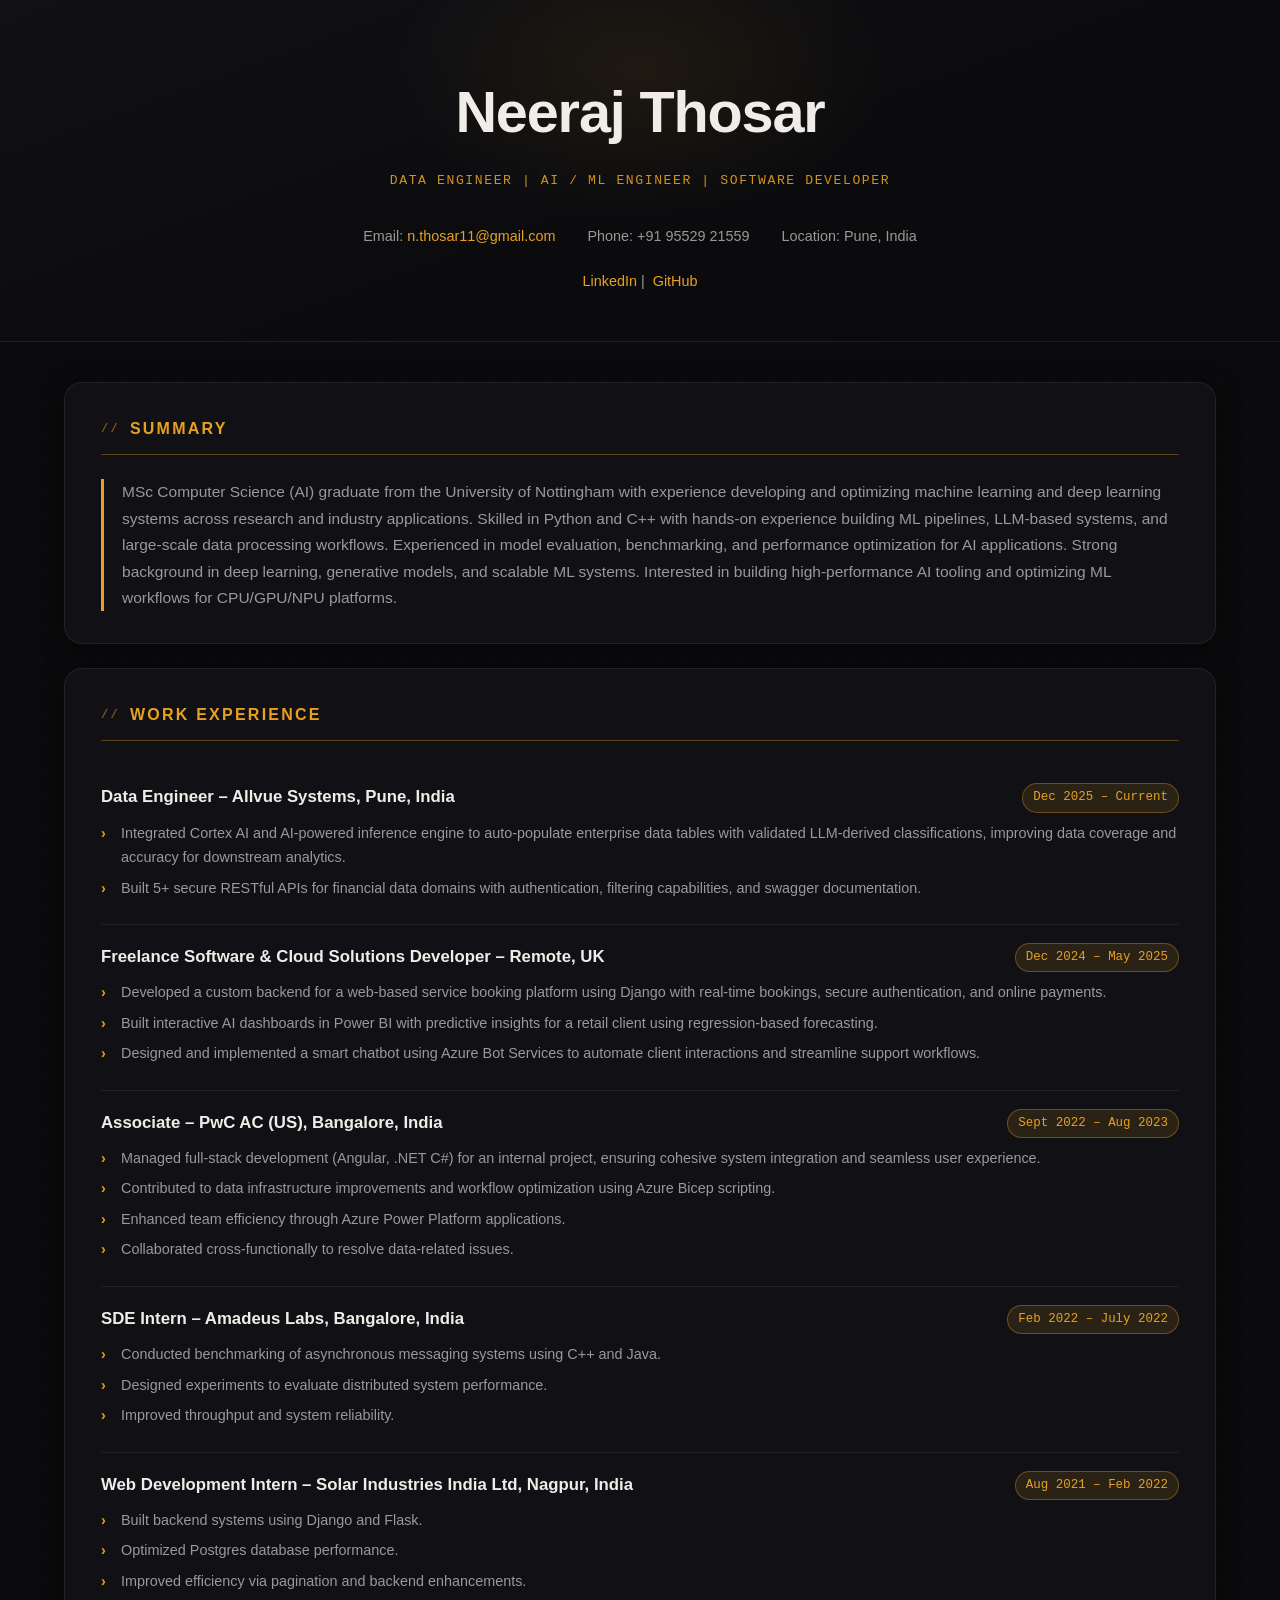
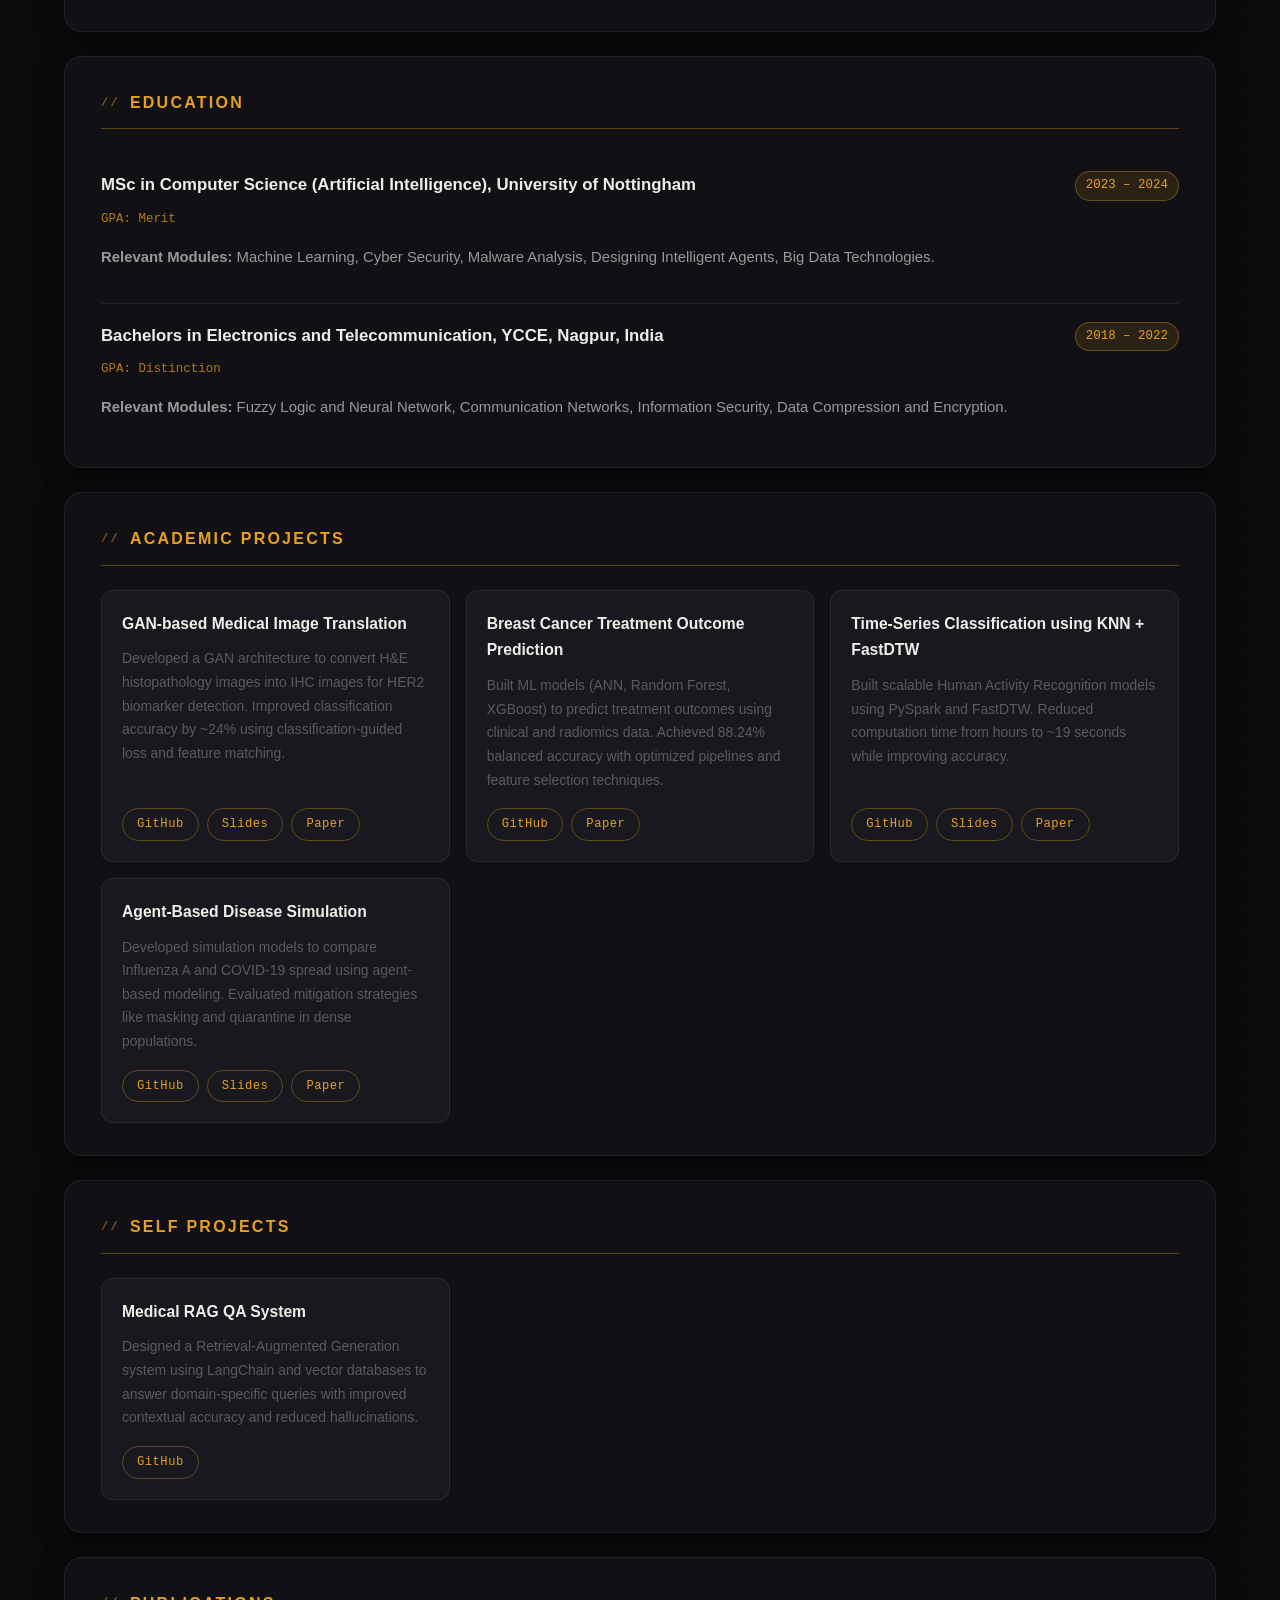
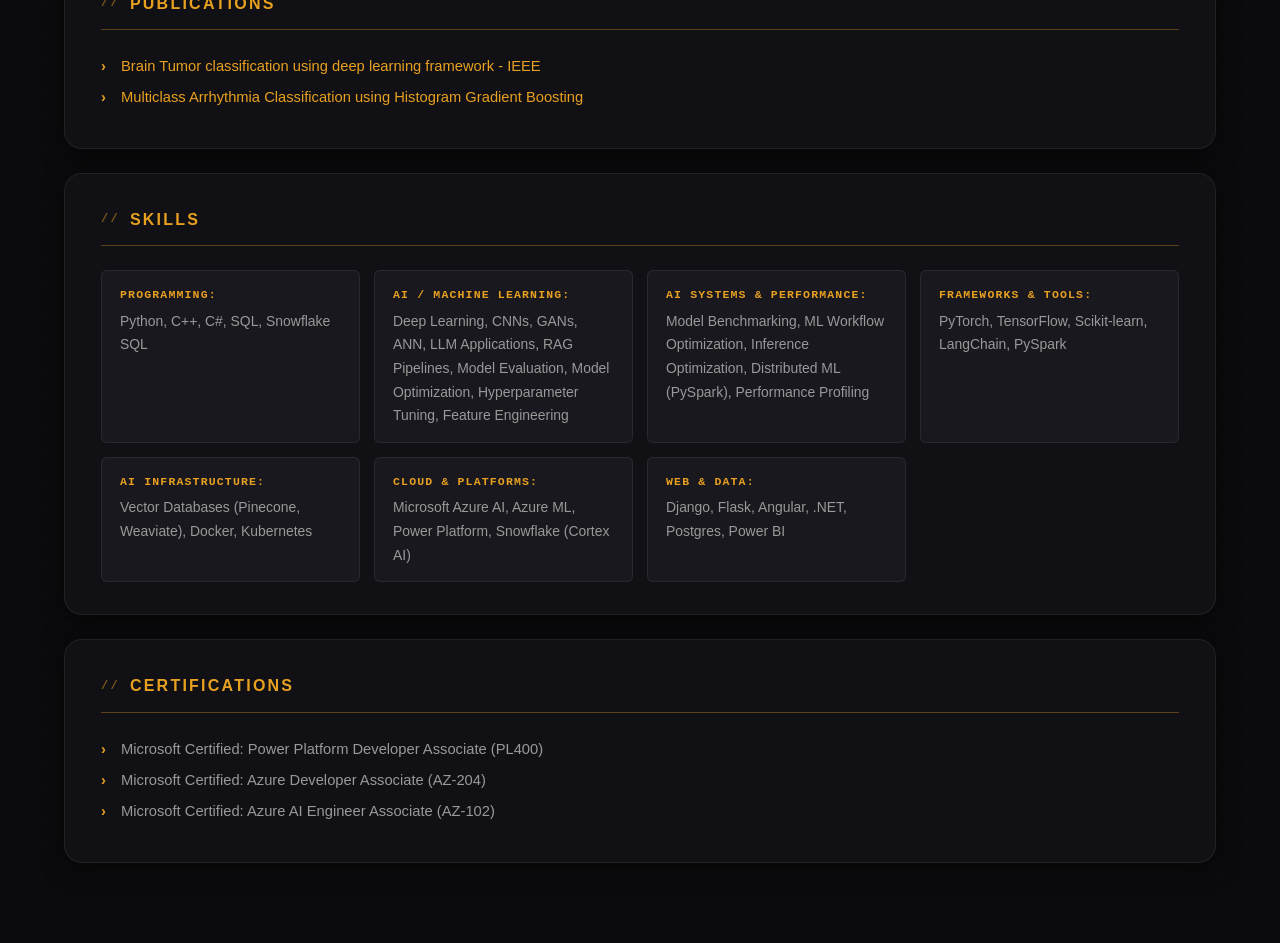
==== commit 4cf2fd50: "updated current experience" ====
--- a/index.html
+++ b/index.html
@@ -43,6 +43,10 @@
                     <h3>Data Engineer – Allvue Systems, Pune, India</h3>
                     <span>Dec 2025 – Current</span>
                 </div>
+                <ul>
+                    <li>Integrated Cortex AI and AI-powered inference engine to auto-populate enterprise data tables with validated LLM-derived classifications, improving data coverage and accuracy for downstream analytics.</li>
+                    <li>Built 5+ secure RESTful APIs for financial data domains with authentication, filtering capabilities, and swagger documentation.</li>
+                </ul>
             </div>
 
             <div class="entry">
--- a/styles.css
+++ b/styles.css
@@ -1,225 +1,484 @@
-/* General Styles */
+/* =============================================
+   NEERAJ THOSAR — PORTFOLIO
+   Theme: Technical Editorial
+   Palette: Deep Obsidian + Amber Gold
+   ============================================= */
+
+@import url('https://fonts.googleapis.com/css2?family=Syne:wght@400;600;700;800&family=Fira+Code:wght@400;500&family=DM+Sans:ital,wght@0,300;0,400;0,500;1,300&display=swap');
+
+/* ── CSS Variables ── */
+:root {
+  --bg:          #0b0b0d;
+  --bg-section:  #111115;
+  --bg-card:     #18181e;
+  --bg-card-alt: #1f1f27;
+
+  --accent:      #e8a020;
+  --accent-dim:  #b07a16;
+  --accent-glow: rgba(232, 160, 32, 0.12);
+
+  --text-primary:   #f0ede8;
+  --text-secondary: #9a9898;
+  --text-muted:     #5a5a60;
+
+  --border:      rgba(255, 255, 255, 0.07);
+  --border-accent: rgba(232, 160, 32, 0.35);
+
+  --radius-sm: 6px;
+  --radius-md: 12px;
+  --radius-lg: 18px;
+
+  --shadow-card: 0 4px 24px rgba(0,0,0,0.5);
+  --shadow-hover: 0 8px 40px rgba(232,160,32,0.12);
+
+  --font-display: 'Syne', sans-serif;
+  --font-mono:    'Fira Code', monospace;
+  --font-body:    'DM Sans', sans-serif;
+
+  --max-width: 1200px;
+}
+
+/* ── Reset & Base ── */
+*, *::before, *::after {
+  box-sizing: border-box;
+}
+
+html {
+  scroll-behavior: smooth;
+}
+
 body {
-    font-family: Arial, sans-serif;
-    margin: 0;
-    padding: 0;
-    background-color: #f9f9f9;
-    color: #333;
-    line-height: 1.6;
-}
-
-header {
-    background: #333;
-    color: #fff;
-    padding: 20px 0;
-    text-align: center;
-}
-
-header h1 {
-    margin: 0;
-    font-size: 2.5em;
-}
-
-header p {
-    margin: 5px 0;
-}
-
-header a {
-    color: #4CAF50;
-    text-decoration: none;
-}
-
-header a:hover {
-    text-decoration: underline;
-}
-
+  font-family: var(--font-body);
+  font-weight: 300;
+  margin: 0;
+  padding: 0;
+  background-color: var(--bg);
+  color: var(--text-primary);
+  line-height: 1.7;
+  /* Subtle dot-grid texture */
+  background-image: radial-gradient(circle, rgba(255,255,255,0.025) 1px, transparent 1px);
+  background-size: 28px 28px;
+}
+
+/* ── HERO / HEADER ── */
+header.hero {
+  background: linear-gradient(160deg, #111115 0%, #0b0b0d 60%);
+  border-bottom: 1px solid var(--border);
+  padding: 64px 40px 48px;
+  text-align: center;
+  position: relative;
+  overflow: hidden;
+}
+
+/* Glow orb behind header */
+header.hero::before {
+  content: '';
+  position: absolute;
+  top: -80px;
+  left: 50%;
+  transform: translateX(-50%);
+  width: 500px;
+  height: 300px;
+  background: radial-gradient(ellipse, rgba(232,160,32,0.08) 0%, transparent 70%);
+  pointer-events: none;
+}
+
+header.hero h1 {
+  font-family: var(--font-display);
+  font-weight: 800;
+  font-size: clamp(2.2rem, 5vw, 3.6rem);
+  margin: 0 0 8px;
+  letter-spacing: -0.02em;
+  color: var(--text-primary);
+}
+
+.hero__tagline {
+  font-family: var(--font-mono);
+  font-size: 0.82rem;
+  color: var(--accent);
+  letter-spacing: 0.12em;
+  text-transform: uppercase;
+  margin: 0 0 32px;
+  opacity: 0.9;
+}
+
+.hero__contact {
+  display: flex;
+  flex-wrap: wrap;
+  gap: 16px 32px;
+  justify-content: center;
+  margin-bottom: 20px;
+}
+
+.hero__contact p {
+  margin: 0;
+  font-size: 0.9rem;
+  color: var(--text-secondary);
+}
+
+.hero__contact p a,
+header.hero > p a {
+  color: var(--accent);
+  text-decoration: none;
+  font-weight: 500;
+  transition: color 0.2s;
+}
+
+.hero__contact p a:hover,
+header.hero > p a:hover {
+  color: var(--text-primary);
+}
+
+header.hero > p {
+  margin: 0;
+  font-size: 0.9rem;
+  color: var(--text-secondary);
+}
+
+/* Separator dots between links */
+header.hero > p a + a {
+  margin-left: 4px;
+}
+
+/* ── MAIN CONTENT ── */
+main {
+  max-width: var(--max-width);
+  margin: 0 auto;
+  padding: 40px 24px 80px;
+  display: flex;
+  flex-direction: column;
+  gap: 24px;
+}
+
+/* ── SECTIONS ── */
 section {
-    padding: 20px;
-    margin: 20px;
-    background: rgb(51, 51, 51); /* changed */
-    color: #ffffff; /* text white */
-    border-radius: 8px;
-    box-shadow: 0 0 10px rgba(0, 0, 0, 0.3); /* slightly darker for contrast */
+  background: var(--bg-section);
+  border: 1px solid var(--border);
+  border-radius: var(--radius-lg);
+  padding: 32px 36px;
+  box-shadow: var(--shadow-card);
+  transition: box-shadow 0.3s;
+}
+
+section:hover {
+  box-shadow: 0 6px 36px rgba(0,0,0,0.55);
 }
 
 section h2 {
-    border-bottom: 2px solid #4CAF50; /* keep green */
-    padding-bottom: 10px;
-    margin-bottom: 20px;
-    color: #4CAF50;
-
+  font-family: var(--font-display);
+  font-weight: 700;
+  font-size: 1rem;
+  text-transform: uppercase;
+  letter-spacing: 0.14em;
+  color: var(--accent);
+  margin: 0 0 24px;
+  padding-bottom: 12px;
+  border-bottom: 1px solid var(--border-accent);
+  display: flex;
+  align-items: center;
+  gap: 10px;
+  cursor: pointer;
+}
+
+/* Subtle marker before h2 */
+section h2::before {
+  content: '//';
+  font-family: var(--font-mono);
+  font-size: 0.75rem;
+  opacity: 0.5;
 }
 
 section h3 {
-    margin-top: 20px;
-    font-size: 1.5em;
-    color: #4CAF50;
+  font-family: var(--font-display);
+  font-weight: 600;
+  font-size: 1.05rem;
+  color: var(--text-primary);
+  margin: 0;
+}
+
+section p {
+  color: var(--text-secondary);
+  font-size: 0.93rem;
+}
+
+section a {
+  color: var(--accent);
+  text-decoration: none;
+  transition: color 0.2s;
+}
+
+section a:hover {
+  color: var(--text-primary);
+  text-decoration: underline;
+}
+
+/* ── SUMMARY ── */
+#summary p {
+  font-size: 0.97rem;
+  color: var(--text-secondary);
+  border-left: 3px solid var(--accent);
+  padding-left: 18px;
+  margin: 0;
+}
+
+/* ── EXPERIENCE / EDUCATION ENTRIES ── */
+.entry {
+  padding: 18px 0;
+  border-bottom: 1px solid var(--border);
+}
+
+.entry:last-child {
+  border-bottom: none;
+  padding-bottom: 0;
+}
+
+.exp-header {
+  display: flex;
+  justify-content: space-between;
+  align-items: flex-start;
+  gap: 12px;
+  flex-wrap: wrap;
+  margin-bottom: 8px;
+}
+
+.exp-header span {
+  font-family: var(--font-mono);
+  font-size: 0.78rem;
+  color: var(--accent);
+  white-space: nowrap;
+  background: var(--accent-glow);
+  border: 1px solid var(--border-accent);
+  padding: 3px 10px;
+  border-radius: 99px;
+  flex-shrink: 0;
 }
 
 ul {
-    list-style-type: square;
-    padding-left: 20px;
+  list-style: none;
+  padding-left: 0;
+  margin: 8px 0 0;
 }
 
 ul li {
-    margin-bottom: 10px;
-}
-
+  position: relative;
+  padding-left: 20px;
+  margin-bottom: 6px;
+  font-size: 0.9rem;
+  color: var(--text-secondary);
+}
+
+ul li::before {
+  content: '›';
+  position: absolute;
+  left: 0;
+  color: var(--accent);
+  font-weight: 700;
+}
+
+/* Education meta */
+p.meta {
+  font-family: var(--font-mono);
+  font-size: 0.78rem;
+  color: var(--accent-dim);
+  margin: 4px 0;
+}
+
+/* ── PROJECT GRID ── */
+.project-grid {
+  display: grid;
+  grid-template-columns: repeat(auto-fill, minmax(260px, 1fr));
+  gap: 16px;
+}
+
+.card {
+  display: flex;
+  flex-direction: column;
+  justify-content: space-between;
+  background: var(--bg-card);
+  border: 1px solid var(--border);
+  border-radius: var(--radius-md);
+  padding: 20px;
+  /* min-height: 200px; */
+  transition: transform 0.22s ease, box-shadow 0.22s ease, border-color 0.22s ease;
+  position: relative;
+  overflow: hidden;
+}
+
+/* Accent line at top of card */
+.card::before {
+  content: '';
+  position: absolute;
+  top: 0; left: 0; right: 0;
+  height: 2px;
+  background: linear-gradient(90deg, var(--accent) 0%, transparent 100%);
+  opacity: 0;
+  transition: opacity 0.22s;
+}
+
+.card:hover {
+  transform: translateY(-4px);
+  box-shadow: var(--shadow-hover);
+  border-color: var(--border-accent);
+}
+
+.card:hover::before {
+  opacity: 1;
+}
+
+.card h3 {
+  font-family: var(--font-display);
+  font-weight: 600;
+  font-size: 0.98rem;
+  color: var(--text-primary);
+  margin: 0 0 10px;
+}
+
+.card-content {
+  flex-grow: 1;
+}
+
+.card-content p {
+  font-size: 0.87rem;
+  color: var(--text-muted);
+  margin: 0;
+}
+
+/* ── PROJECT LINKS / BUTTONS ── */
+.project-links {
+  display: flex;
+  flex-wrap: wrap;
+  gap: 8px;
+  margin-top: 16px;
+}
+
+.project-links a {
+  display: inline-block;
+  padding: 5px 14px;
+  font-family: var(--font-mono);
+  font-size: 0.76rem;
+  letter-spacing: 0.04em;
+  color: var(--accent);
+  border: 1px solid var(--border-accent);
+  border-radius: 99px;
+  text-decoration: none;
+  background: transparent;
+  transition: background 0.18s, color 0.18s;
+}
+
+.project-links a:hover {
+  background: var(--accent);
+  color: #000;
+  text-decoration: none;
+}
+
+/* ── SKILLS ── */
+.skills-grid {
+  display: grid;
+  grid-template-columns: repeat(auto-fill, minmax(240px, 1fr));
+  gap: 14px;
+}
+
+.skill-group {
+  background: var(--bg-card);
+  border: 1px solid var(--border);
+  border-radius: var(--radius-sm);
+  padding: 14px 18px;
+}
+
+.skill-group p {
+  margin: 0;
+  font-size: 0.87rem;
+  color: var(--text-secondary);
+}
+
+.skill-group strong {
+  display: block;
+  font-family: var(--font-mono);
+  font-size: 0.72rem;
+  letter-spacing: 0.1em;
+  text-transform: uppercase;
+  color: var(--accent);
+  margin-bottom: 5px;
+}
+
+/* ── CERTIFICATIONS & PUBLICATIONS ── */
+#certifications ul li,
+#publications ul li {
+  font-size: 0.92rem;
+}
+
+/* ── FOOTER (if added) ── */
 footer {
-    background: #333;
-    color: #fff;
-    text-align: center;
-    padding: 10px 0;
-    position: fixed;
-    bottom: 0;
-    width: 100%;
-}
-
-footer p {
-    margin: 0;
-}
-
-/* Responsive Design */
+  background: var(--bg-section);
+  border-top: 1px solid var(--border);
+  color: var(--text-muted);
+  text-align: center;
+  padding: 16px;
+  font-size: 0.82rem;
+}
+
+/* ── ANIMATIONS ── */
+@keyframes fadeUp {
+  from { opacity: 0; transform: translateY(18px); }
+  to   { opacity: 1; transform: translateY(0); }
+}
+
+header.hero .hero__top {
+  animation: fadeUp 0.6s ease both;
+}
+
+header.hero .hero__contact {
+  animation: fadeUp 0.6s 0.15s ease both;
+}
+
+section {
+  animation: fadeUp 0.5s ease both;
+}
+
+/* Stagger sections */
+section:nth-child(1) { animation-delay: 0.05s; }
+section:nth-child(2) { animation-delay: 0.10s; }
+section:nth-child(3) { animation-delay: 0.15s; }
+section:nth-child(4) { animation-delay: 0.20s; }
+section:nth-child(5) { animation-delay: 0.25s; }
+section:nth-child(6) { animation-delay: 0.30s; }
+section:nth-child(7) { animation-delay: 0.35s; }
+
+/* ── RESPONSIVE ── */
 @media (max-width: 768px) {
-    body {
-        padding: 10px;
-    }
-    
-    section {
-        margin: 10px 0;
-        padding: 15px;
-    }
-    
-    header h1 {
-        font-size: 2em;
-    }
-    
-    section h3 {
-        font-size: 1.2em;
-    }
+  header.hero {
+    padding: 48px 24px 36px;
+  }
+
+  section {
+    padding: 24px 20px;
+  }
+
+  .exp-header {
+    flex-direction: column;
+    gap: 6px;
+  }
+
+  .exp-header span {
+    align-self: flex-start;
+  }
 }
 
 @media (max-width: 480px) {
-    header p, footer p {
-        font-size: 0.9em;
-    }
-    
-    section {
-        padding: 10px;
-    }
-    
-    section h2 {
-        font-size: 1.3em;
-    }
-}
-
-.project-grid {
-    display: grid;
-    grid-template-columns: repeat(auto-fit, minmax(250px, 1fr));
-    gap: 20px;
-}
-
-
-/* FULL CARD */
-.card {
-    display: flex;
-    flex-direction: column;
-    justify-content: space-between;
-    background: rgb(70, 70, 70); /* lighter than section (51,51,51) */
-    padding: 15px;
-    border-radius: 8px;
-    box-shadow: 0 0 8px rgba(0,0,0,0.4);
-    min-height: 260px;
-    max-width: 350px;
-    color: #ffffff; /* ensure text is white */
-}
-
-/* REMOVE card styling from h3 (keep only text styling) */
-.card h3 {
-    margin-top: 0;
-    color: #4CAF50;
-}
-
-/* THIS is the key part */
-.card-content {
-    flex-grow: 1;
-}
-
-.card:hover {
-    transform: translateY(-3px);
-    transition: 0.2s ease;
-}
-
-/* BUTTON ROW */
-.project-links {
-    margin-top: 15px;
-    display: flex;
-    gap: 10px;
-}
-
-
-
-.exp-header {
-    display: flex;
-    justify-content: space-between;
-    align-items: baseline;
-    gap: 10px;
-}
-
-.exp-header h3 {
-    margin: 0;
-    font-size: 1.2em;
-}
-
-.exp-header span {
-    white-space: nowrap;
-    font-size: 0.95em;
-    color: #cccccc; /* lighter grey for visibility */
-}
-
-.project-links {
-    margin-top: 10px;
-}
-
-.project-links a {
-    display: inline-block;
-    margin-right: 10px;
-    padding: 5px 10px;
-    background: #4CAF50;
-    color: white;
-    border-radius: 5px;
-    text-decoration: none;
-    font-size: 0.9em;
-}
-
-.project-links a:hover {
-    background: #45a049;
-}
-
-
-.hero__contact {
-    display: flex;
-    flex-wrap: wrap;
-    gap: 20px;
-    justify-content: center; /* optional */
-}
-
-.hero__contact p {
-    margin: 0;
-}
-
-.hero__banner img {
-    width: 100%;
-    max-height: 250px;
-    object-fit: cover;
-    border-bottom: 3px solid #444;
-}
-
-section a {
-    color: #4CAF50; /* keep your green */
-    text-decoration: none;
-}
-
-section a:hover {
-    text-decoration: underline;
+  main {
+    padding: 24px 16px 60px;
+    gap: 16px;
+  }
+
+  header.hero h1 {
+    font-size: 1.9rem;
+  }
+
+  .project-grid {
+    grid-template-columns: 1fr;
+  }
+
+  .skills-grid {
+    grid-template-columns: 1fr;
+  }
 }
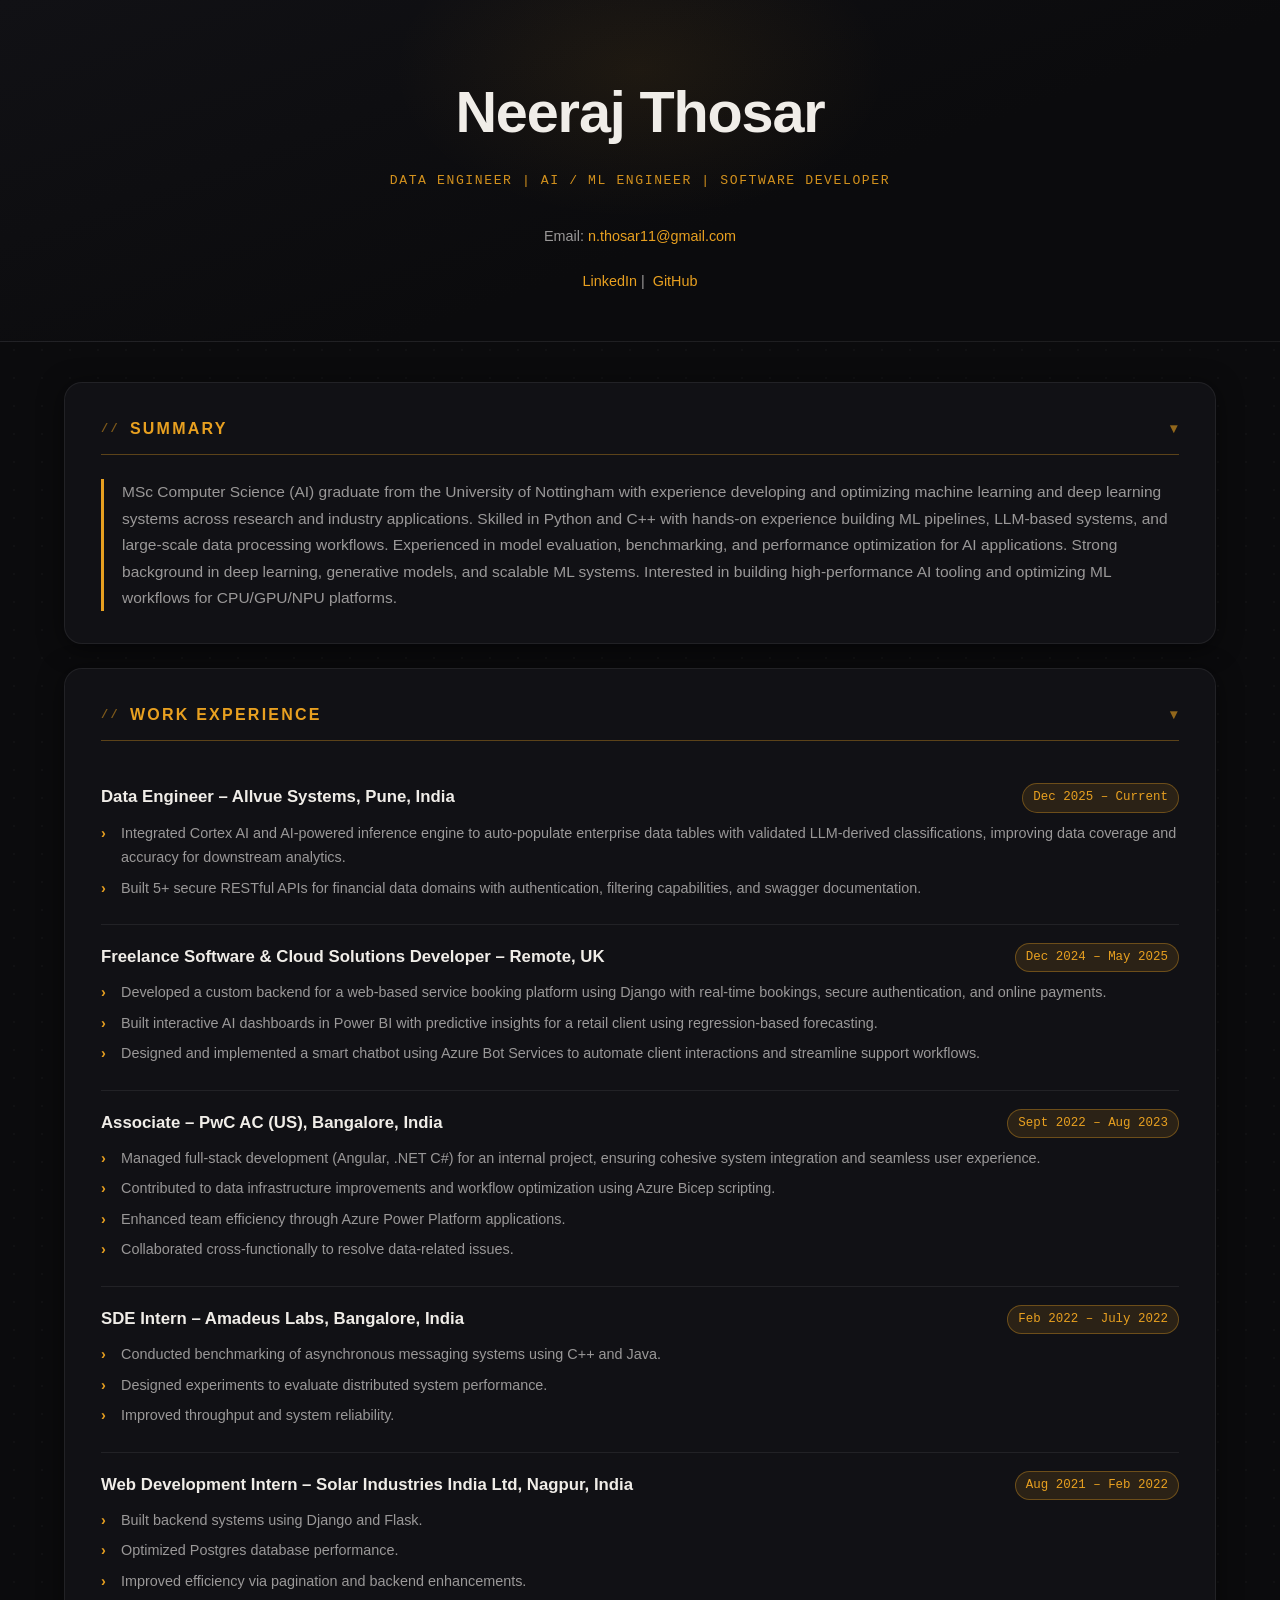
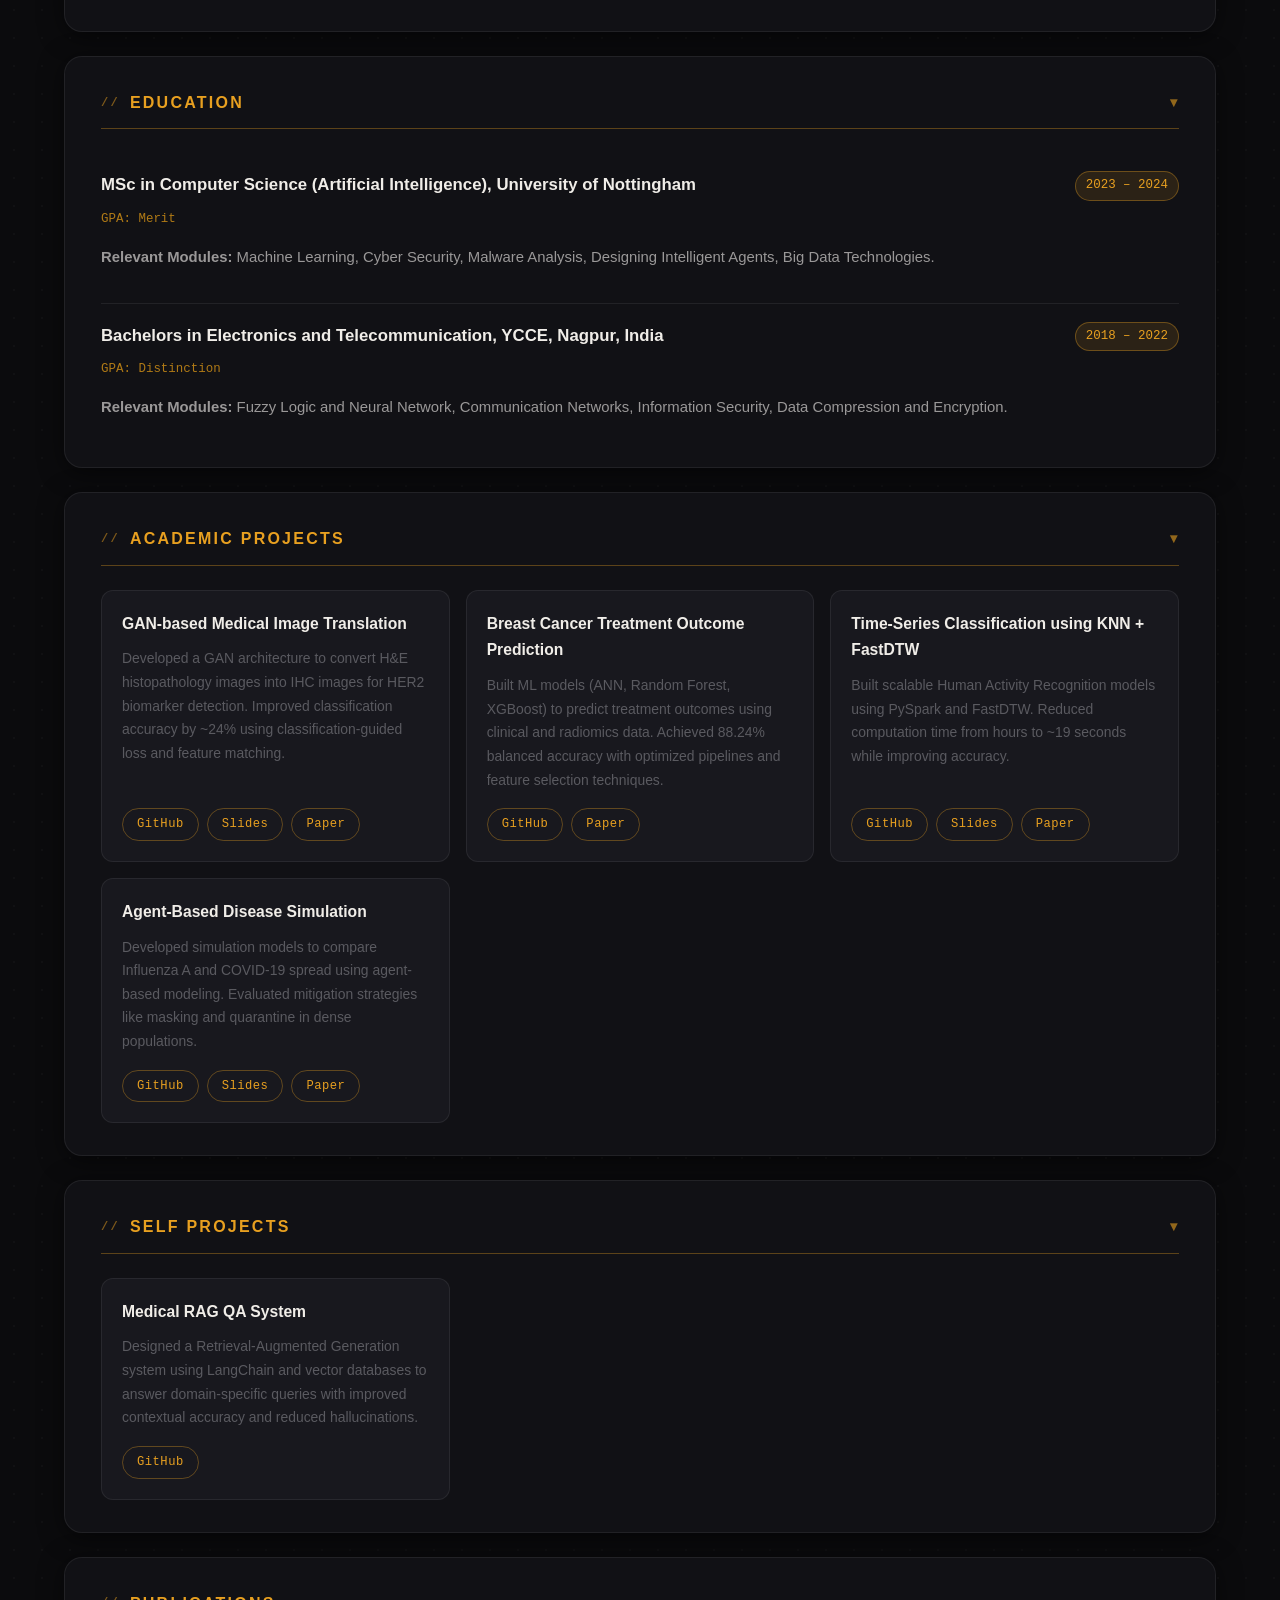
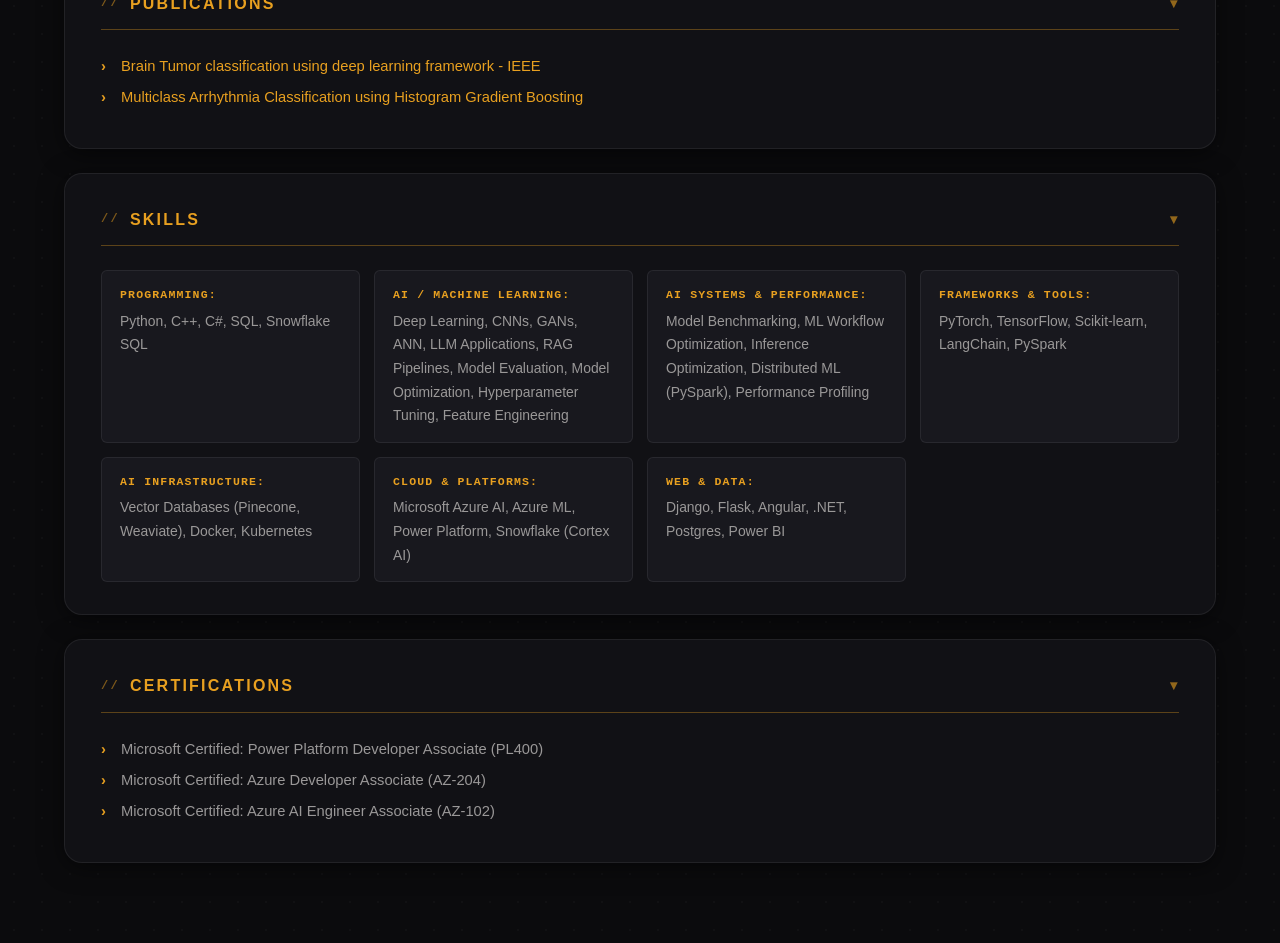
==== commit 75868e57: "improvements in collapsible sections and minor UI tweaks" ====
--- a/index.html
+++ b/index.html
@@ -15,8 +15,6 @@
         </div>
         <div class="hero__contact">
             <p>Email: <a href="mailto:n.thosar11@gmail.com">n.thosar11@gmail.com</a></p>
-            <p>Phone: +91 95529 21559</p>
-            <p>Location: Pune, India</p>
         </div>
         <p><a href="https://www.linkedin.com/in/neeraj-thosar" target="_blank">LinkedIn</a> | <a href="https://github.com/neeraj-t11" target="_blank">GitHub</a></p>
     </header>
--- a/styles.css
+++ b/styles.css
@@ -188,6 +188,19 @@
   opacity: 0.5;
 }
 
+/* Collapse indicator arrow */
+section h2 .collapse-indicator {
+  margin-left: auto;
+  font-size: 0.85rem;
+  opacity: 0.6;
+  font-family: var(--font-body);
+  transition: transform 0.2s;
+}
+
+section h2.collapsed .collapse-indicator {
+  opacity: 0.4;
+}
+
 section h3 {
   font-family: var(--font-display);
   font-weight: 600;
